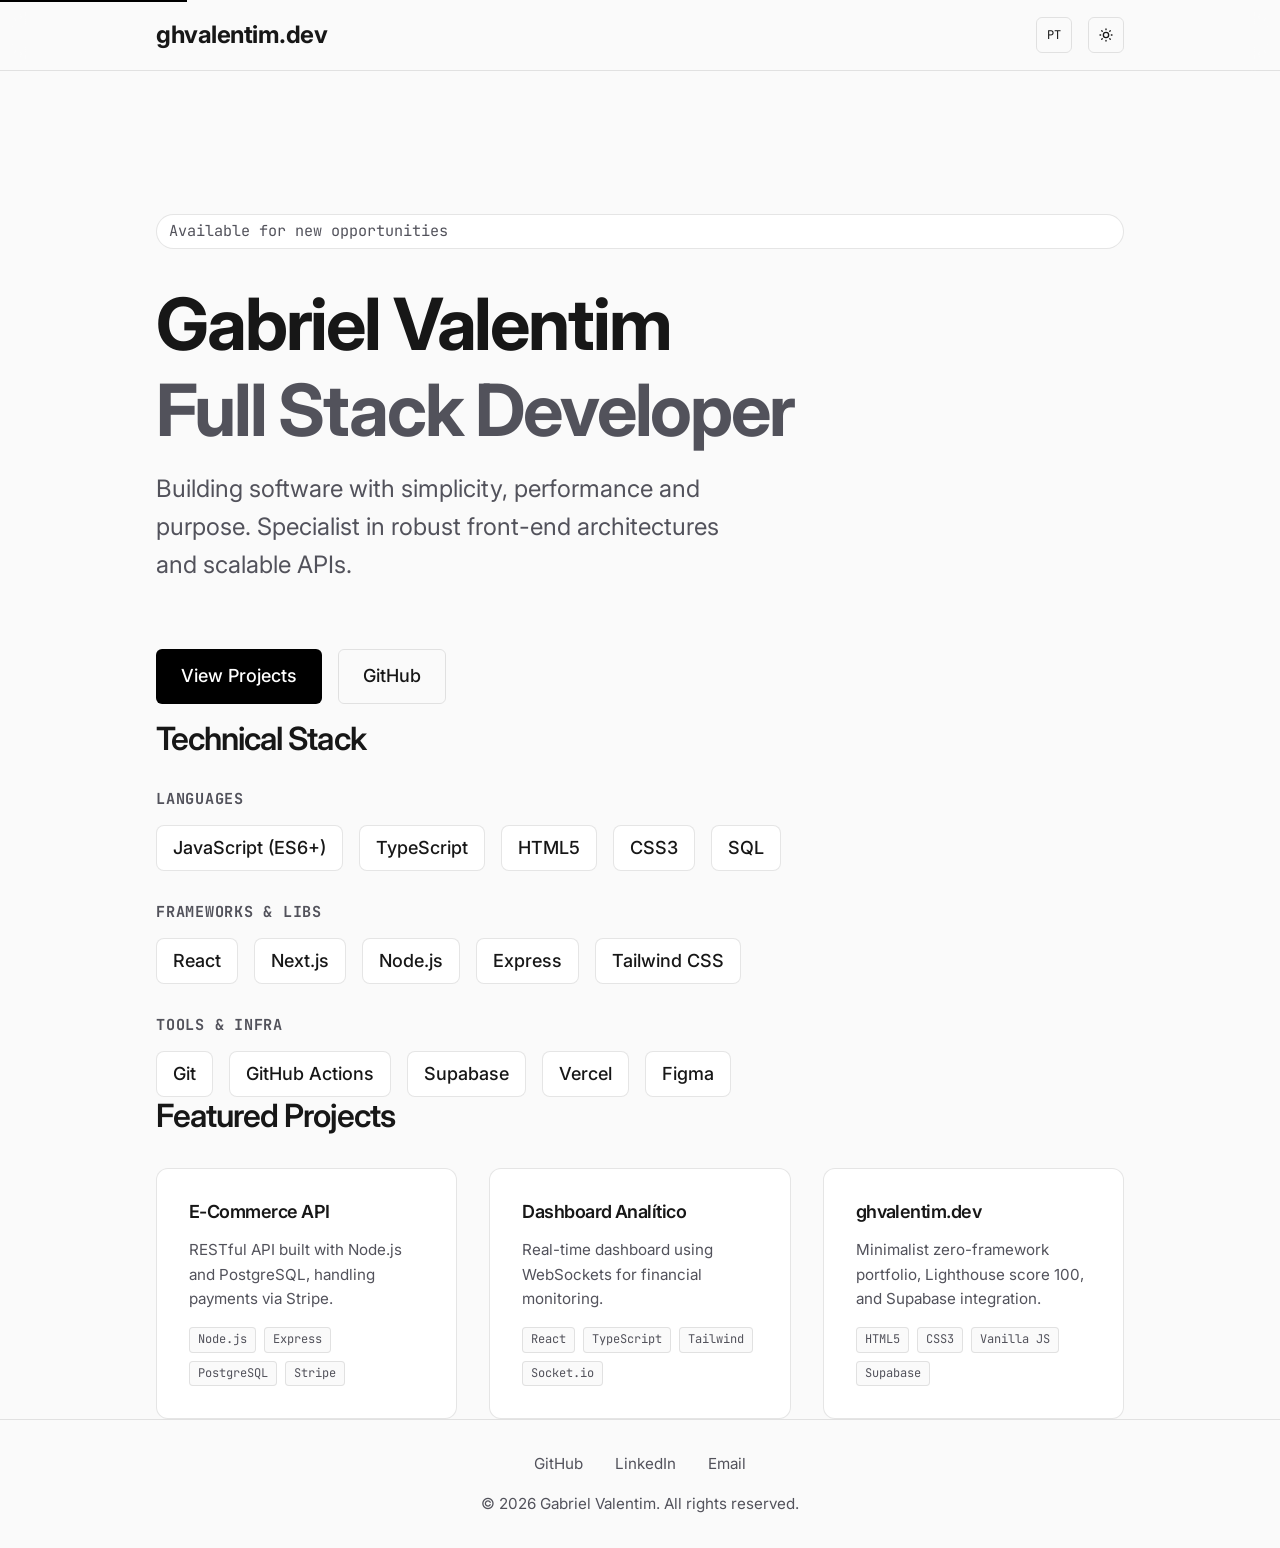
==== docs/index.html @ 1384f711 "10-07" ====
<!DOCTYPE html>
<html lang="pt-BR" data-theme="dark">
<head>
    <meta charset="UTF-8">
    <meta name="viewport" content="width=device-width, initial-scale=1.0">
    <meta http-equiv="X-UA-Compatible" content="ie=edge">
    
    <!-- ==========================================
         SEO & META TAGS (Staff Engineer Standard)
    =========================================== -->
    <title>Gabriel Valentim | Full Stack Developer</title>
    <meta name="description" content="Portfólio de Gabriel Valentim, Full Stack Developer focado em construir software com simplicidade, performance e propósito.">
    <meta name="keywords" content="Gabriel Valentim, Full Stack Developer, Software Engineer, Web Development, JavaScript, API, Supabase">
    <meta name="author" content="Gabriel Valentim">
    <link rel="canonical" href="https://ghvalentim.dev/">
    <meta name="theme-color" content="#0a0a0a">
    
    <!-- Open Graph / Redes Sociais -->
    <meta property="og:type" content="website">
    <meta property="og:url" content="https://ghvalentim.dev/">
    <meta property="og:title" content="Gabriel Valentim | Full Stack Developer">
    <meta property="og:description" content="Building software with simplicity, performance and purpose.">
    <meta property="og:image" content="https://ghvalentim.dev/og-image.jpg">

    <!-- Preload de Fontes (Performance) -->
    <link rel="preconnect" href="https://fonts.googleapis.com">
    <link rel="preconnect" href="https://fonts.gstatic.com" crossorigin>
    <link href="https://fonts.googleapis.com/css2?family=Inter:wght@400;500;600;700&family=JetBrains+Mono:wght@400;500&display=swap" rel="stylesheet">
    <link rel="stylesheet" href="./assets/css/style.css">
    <!-- Schema.org JSON-LD -->
    <script type="application/ld+json">
    {
      "@context": "https://schema.org",
      "@type": "Person",
      "name": "Gabriel Valentim",
      "url": "https://ghvalentim.dev",
      "jobTitle": "Full Stack Developer",
      "sameAs": [
        "https://github.com/ghvalentim",
        "https://linkedin.com/in/ghvalentim"
      ]
    }
    </script>
</head>
<body>

    <!-- Skip Link Acessível -->
    <a href="#main" class="skip-link" data-i18n="skipLink">Pular para o conteúdo principal</a>

    <!-- Header / Nav -->
    <header>
        <div class="container">
            <nav aria-label="Navegação Principal">
                <a href="#" class="logo">ghvalentim.dev</a>
                <div class="nav-controls">
                    <!-- Botão de Tradução -->
                    <button id="langToggle" class="icon-btn" aria-label="Alterar idioma">EN</button>
                    <!-- Botão de Tema -->
                    <button id="themeToggle" class="icon-btn" aria-label="Alternar tema">
                        <svg viewBox="0 0 24 24" id="themeIcon">
                            <!-- Ícone da Lua (Dark Mode Default) -->
                            <path d="M21 12.79A9 9 0 1 1 11.21 3 7 7 0 0 0 21 12.79z"></path>
                        </svg>
                    </button>
                </div>
            </nav>
        </div>
    </header>

    <!-- Main Content -->
    <main id="main">
        
        <!-- Hero Section -->
        <section id="hero" class="container">
            <span class="hero-badge" data-i18n="heroBadge">Disponível para novos desafios</span>
            <h1 data-i18n="heroTitle">Gabriel Valentim<br><span class="text-muted">Full Stack Developer</span></h1>
            <p data-i18n="heroDesc">Construindo software com simplicidade, performance e propósito. Especialista em arquiteturas front-end robustas e APIs eficientes.</p>
            <div class="hero-actions">
                <a href="#projects" class="btn btn-primary" data-i18n="btnProjects">Ver Projetos</a>
                <a href="https://github.com/ghvalentim" target="_blank" rel="noopener noreferrer" class="btn btn-secondary" data-i18n="btnGithub">GitHub</a>
            </div>
        </section>

        <!-- Skills Section -->
        <section id="skills" class="container">
            <h2 data-i18n="skillsTitle">Stack Técnica</h2>
            <div id="skills-container" class="skills-container">
                <!-- Injetado via JS/Supabase -->
                <p class="text-muted">Carregando habilidades...</p>
            </div>
        </section>

        <!-- Projects Section -->
        <section id="projects" class="container">
            <h2 data-i18n="projectsTitle">Projetos em Destaque</h2>
            <div id="projects-grid" class="grid-projects">
                <!-- Injetado via JS/Supabase -->
                <div class="card skeleton" style="height: 180px;"></div>
                <div class="card skeleton" style="height: 180px;"></div>
                <div class="card skeleton" style="height: 180px;"></div>
            </div>
        </section>

    </main>

    <!-- Footer -->
    <footer>
        <div class="container">
            <ul class="footer-links">
                <li><a href="https://github.com/ghvalentim" target="_blank" rel="noopener">GitHub</a></li>
                <li><a href="https://linkedin.com/in/ghvalentim" target="_blank" rel="noopener">LinkedIn</a></li>
                <li><a href="mailto:contato@ghvalentim.dev" target="_blank" rel="noopener">Email</a></li>
            </ul>
            <p>&copy; <span id="currentYear"></span> Gabriel Valentim. <span data-i18n="footerText">Todos os direitos reservados.</span></p>
        </div>
    </footer>

    <script type="module" src="./assets/js/app.js"></script>
</body>
</html>
---- docs/assets/css/style.css ----
/* 1. Variáveis e Design System (Linear/Vercel Vibe) */
        :root {
            /* Cores Dark (Default) */
            --bg-color: #0a0a0a;
            --surface-color: #111111;
            --surface-hover: #1a1a1a;
            --border-color: rgba(255, 255, 255, 0.1);
            --text-primary: #ededed;
            --text-secondary: #a1a1aa;
            --brand-color: #ffffff;
            --brand-color-invert: #000000;
            --focus-ring: rgba(255, 255, 255, 0.3);
            
            /* Tipografia */
            --font-sans: 'Inter', system-ui, -apple-system, sans-serif;
            --font-mono: 'JetBrains Mono', monospace;
            
            /* Fluid Typography (clamp) */
            --text-sm: clamp(0.875rem, 0.8vw + 0.5rem, 0.95rem);
            --text-base: clamp(1rem, 1vw + 0.75rem, 1.125rem);
            --text-lg: clamp(1.125rem, 1.5vw + 0.875rem, 1.5rem);
            --text-xl: clamp(1.5rem, 2vw + 1rem, 2rem);
            --text-xxl: clamp(2.5rem, 5vw + 1rem, 4.5rem);
            
            /* Espaçamentos e Layout */
            --container-width: 1000px;
            --space-xs: 0.5rem;
            --space-sm: 1rem;
            --space-md: 2rem;
            --space-lg: 4rem;
            --space-xl: 8rem;
            
            /* Transições */
            --transition-fast: 0.15s ease;
            --transition-normal: 0.3s cubic-bezier(0.4, 0, 0.2, 1);
        }

        [data-theme="light"] {
            --bg-color: #fafafa;
            --surface-color: #ffffff;
            --surface-hover: #f4f4f5;
            --border-color: rgba(0, 0, 0, 0.1);
            --text-primary: #171717;
            --text-secondary: #52525b;
            --brand-color: #000000;
            --brand-color-invert: #ffffff;
            --focus-ring: rgba(0, 0, 0, 0.3);
        }

        /* 2. Reset Profissional */
        *, *::before, *::after {
            box-sizing: border-box;
            margin: 0;
            padding: 0;
        }

        html {
            scroll-behavior: smooth;
        }

        body {
            font-family: var(--font-sans);
            background-color: var(--bg-color);
            color: var(--text-primary);
            line-height: 1.6;
            -webkit-font-smoothing: antialiased;
            -moz-osx-font-smoothing: grayscale;
            transition: background-color var(--transition-normal), color var(--transition-normal);
            overflow-x: hidden;
        }

        /* 3. Acessibilidade Base */
        .skip-link {
            position: absolute;
            top: -40px;
            left: 0;
            background: var(--brand-color);
            color: var(--brand-color-invert);
            padding: 8px 16px;
            z-index: 1000;
            font-weight: 500;
            text-decoration: none;
            transition: top var(--transition-fast);
        }
        .skip-link:focus {
            top: 0;
        }

        :focus-visible {
            outline: 2px solid var(--text-primary);
            outline-offset: 4px;
            border-radius: 4px;
        }

        /* 4. Layout e Container */
        .container {
            width: 100%;
            max-width: var(--container-width);
            margin: 0 auto;
            padding: 0 var(--space-sm);
        }

        section {
            padding: var(--space-xl) 0;
        }

        /* 5. Header & Navegação */
        header {
            position: fixed;
            top: 0;
            width: 100%;
            backdrop-filter: blur(12px);
            -webkit-backdrop-filter: blur(12px);
            background-color: color-mix(in srgb, var(--bg-color) 80%, transparent);
            border-bottom: 1px solid var(--border-color);
            z-index: 100;
        }

        nav {
            display: flex;
            justify-content: space-between;
            align-items: center;
            height: 70px;
        }

        .logo {
            font-weight: 700;
            font-size: var(--text-lg);
            text-decoration: none;
            color: var(--text-primary);
            letter-spacing: -0.02em;
        }

        .nav-controls {
            display: flex;
            gap: var(--space-sm);
            align-items: center;
        }

        .icon-btn {
            background: transparent;
            border: 1px solid var(--border-color);
            color: var(--text-primary);
            width: 36px;
            height: 36px;
            border-radius: 6px;
            cursor: pointer;
            display: flex;
            align-items: center;
            justify-content: center;
            transition: all var(--transition-fast);
            font-family: var(--font-mono);
            font-size: 12px;
            text-transform: uppercase;
        }

        .icon-btn:hover {
            background: var(--surface-hover);
            border-color: var(--text-secondary);
        }

        .icon-btn svg {
            width: 16px;
            height: 16px;
            fill: currentColor;
        }

        /* 6. Typography H1, H2, P */
        h1, h2, h3 {
            line-height: 1.2;
            letter-spacing: -0.03em;
        }

        h2 {
            font-size: var(--text-xl);
            margin-bottom: var(--space-md);
            font-weight: 600;
        }

        .text-muted {
            color: var(--text-secondary);
        }

        /* 7. Section: Hero */
        #hero {
            padding-top: calc(70px + var(--space-xl));
            min-height: 80vh;
            display: flex;
            flex-direction: column;
            justify-content: center;
            animation: fadeIn 1s ease-out;
        }

        .hero-badge {
            display: inline-block;
            font-family: var(--font-mono);
            font-size: var(--text-sm);
            color: var(--text-secondary);
            border: 1px solid var(--border-color);
            padding: 4px 12px;
            border-radius: 99px;
            margin-bottom: var(--space-md);
            background: var(--surface-color);
        }

        #hero h1 {
            font-size: var(--text-xxl);
            font-weight: 700;
            margin-bottom: var(--space-sm);
            max-width: 800px;
        }

        #hero p {
            font-size: var(--text-lg);
            color: var(--text-secondary);
            max-width: 600px;
            margin-bottom: var(--space-md);
        }

        .hero-actions {
            display: flex;
            gap: var(--space-sm);
            margin-top: var(--space-md);
        }

        .btn {
            display: inline-flex;
            align-items: center;
            justify-content: center;
            padding: 0.75rem 1.5rem;
            border-radius: 6px;
            font-weight: 500;
            font-size: var(--text-base);
            text-decoration: none;
            transition: all var(--transition-fast);
            cursor: pointer;
            border: 1px solid transparent;
        }

        .btn-primary {
            background-color: var(--brand-color);
            color: var(--brand-color-invert);
        }

        .btn-primary:hover {
            opacity: 0.9;
            transform: translateY(-1px);
        }

        .btn-secondary {
            background-color: transparent;
            color: var(--text-primary);
            border-color: var(--border-color);
        }

        .btn-secondary:hover {
            background-color: var(--surface-hover);
        }

        /* 8. Section: Grid de Projetos */
        .grid-projects {
            display: grid;
            grid-template-columns: repeat(auto-fit, minmax(300px, 1fr));
            gap: var(--space-md);
        }

        .card {
            background: var(--surface-color);
            border: 1px solid var(--border-color);
            border-radius: 12px;
            padding: var(--space-md);
            display: flex;
            flex-direction: column;
            gap: var(--space-sm);
            transition: transform var(--transition-normal), border-color var(--transition-normal);
            text-decoration: none;
            color: inherit;
        }

        .card:hover {
            transform: translateY(-4px);
            border-color: var(--text-secondary);
        }

        .card h3 {
            font-size: var(--text-base);
            font-weight: 600;
        }

        .card p {
            font-size: var(--text-sm);
            color: var(--text-secondary);
            flex-grow: 1; /* Empurra o rodapé para o fundo */
        }

        .tech-stack {
            display: flex;
            flex-wrap: wrap;
            gap: 8px;
            margin-top: auto;
        }

        .tech-tag {
            font-family: var(--font-mono);
            font-size: 0.75rem;
            padding: 2px 8px;
            background: var(--bg-color);
            border: 1px solid var(--border-color);
            border-radius: 4px;
            color: var(--text-secondary);
        }

        /* 9. Section: Skills */
        .skills-container {
            display: flex;
            flex-direction: column;
            gap: var(--space-md);
        }

        .skill-group h3 {
            font-family: var(--font-mono);
            font-size: var(--text-sm);
            color: var(--text-secondary);
            margin-bottom: var(--space-sm);
            text-transform: uppercase;
            letter-spacing: 0.05em;
        }

        .skill-list {
            display: flex;
            flex-wrap: wrap;
            gap: var(--space-sm);
        }

        .skill-badge {
            background: var(--surface-color);
            border: 1px solid var(--border-color);
            padding: 0.5rem 1rem;
            border-radius: 8px;
            font-size: var(--text-base);
            font-weight: 500;
        }

        /* 10. Footer */
        footer {
            border-top: 1px solid var(--border-color);
            padding: var(--space-md) 0;
            text-align: center;
            color: var(--text-secondary);
            font-size: var(--text-sm);
        }

        .footer-links {
            display: flex;
            justify-content: center;
            gap: var(--space-md);
            margin-bottom: var(--space-sm);
            list-style: none;
        }

        .footer-links a {
            color: var(--text-secondary);
            text-decoration: none;
            transition: color var(--transition-fast);
        }

        .footer-links a:hover {
            color: var(--text-primary);
        }

        /* Animações utilitárias */
        @keyframes fadeIn {
            from { opacity: 0; transform: translateY(10px); }
            to { opacity: 1; transform: translateY(0); }
        }

        /* Responsivo Extra */
        @media (max-width: 768px) {
            :root {
                --space-xl: 4rem; /* Reduz espaço vertical no mobile */
            }
            .hero-actions {
                flex-direction: column;
            }
            .btn {
                width: 100%;
            }
        }
        
        /* Preferência do usuário por menos animação */
        @media (prefers-reduced-motion: reduce) {
            * {
                animation-duration: 0.01ms !important;
                animation-iteration-count: 1 !important;
                transition-duration: 0.01ms !important;
                scroll-behavior: auto !important;
            }
        }

        /* Loading Skeleton states para Supabase Fetch */
        .skeleton {
            background: linear-gradient(90deg, var(--surface-color) 25%, var(--surface-hover) 50%, var(--surface-color) 75%);
            background-size: 200% 100%;
            animation: loading 1.5s infinite;
            border-color: transparent;
        }
        @keyframes loading {
            0% { background-position: 200% 0; }
            100% { background-position: -200% 0; }
        }
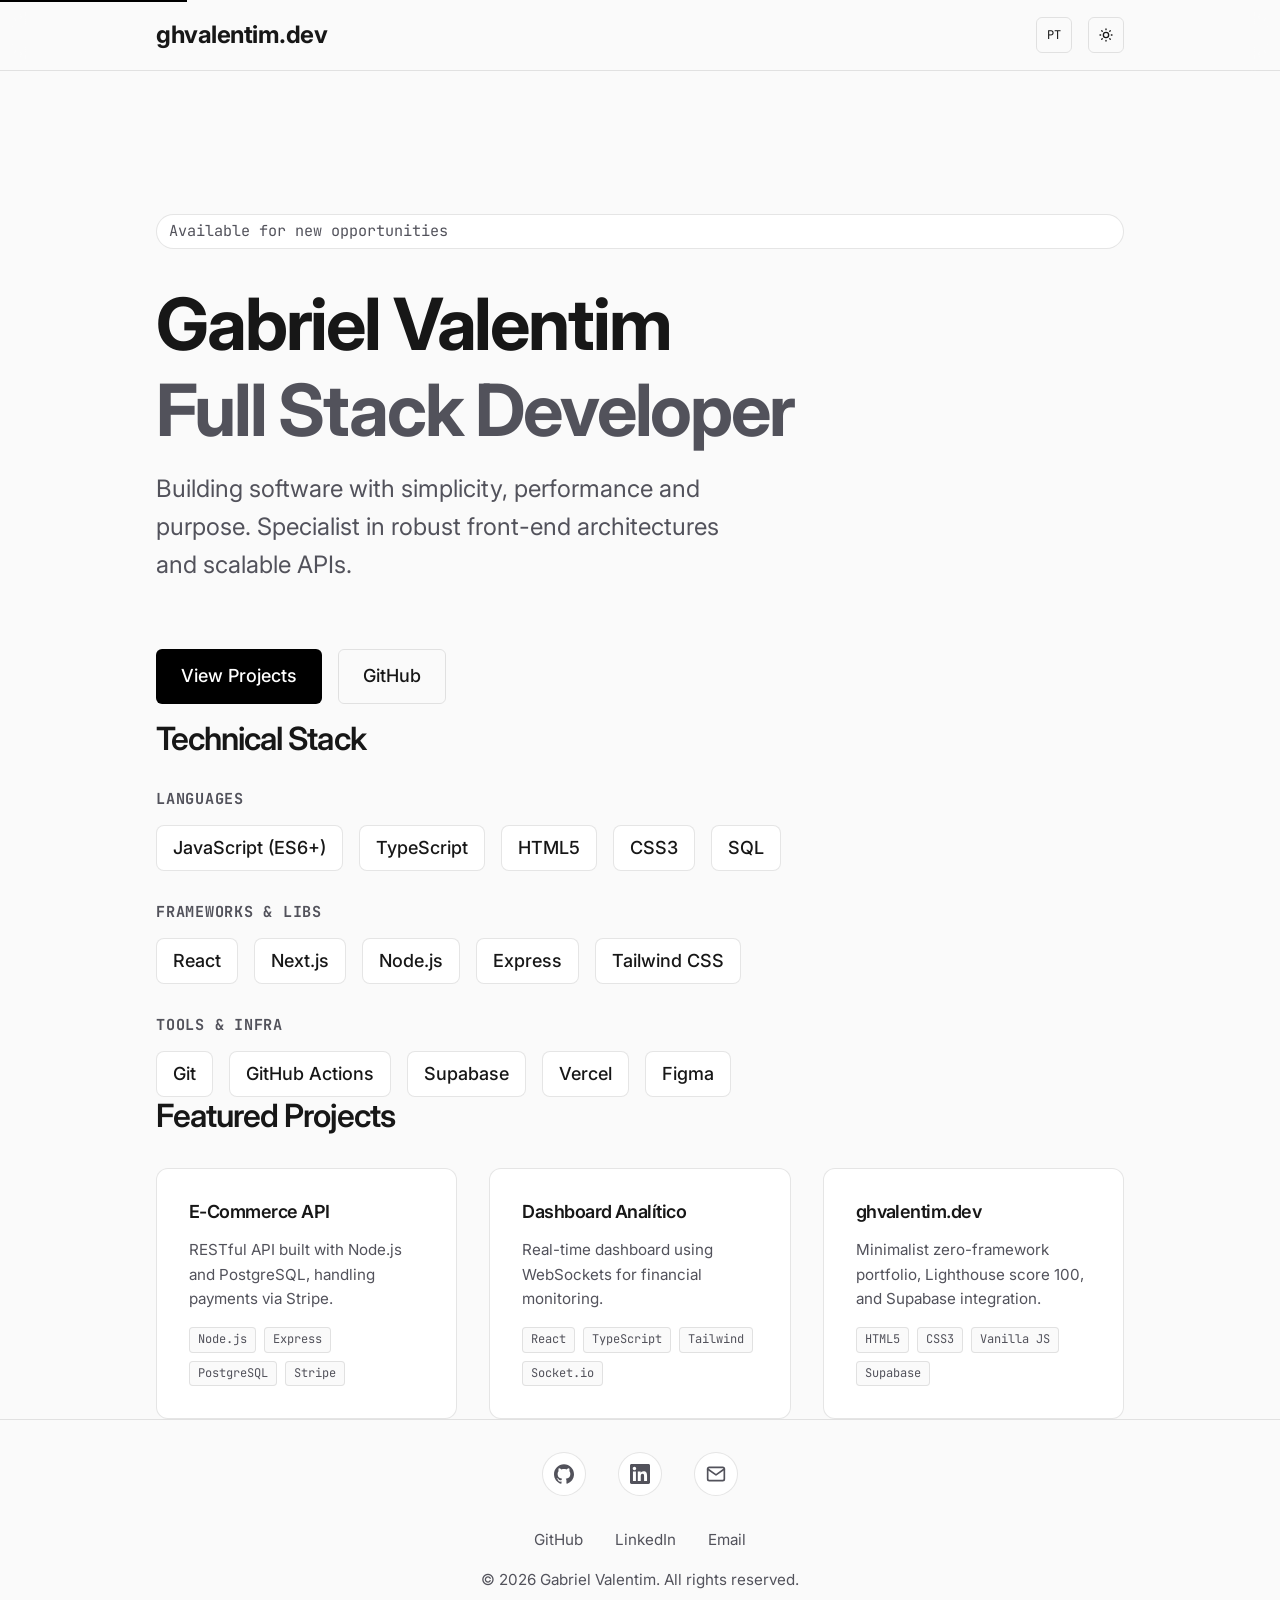
==== commit 7c5c32aa: "10-07" ====
--- a/docs/index.html
+++ b/docs/index.html
@@ -106,6 +106,19 @@
     <!-- Footer -->
     <footer>
         <div class="container">
+            <!-- Nova Social Bar com SVGs Nativos -->
+            <div class="social-bar">
+                <a href="https://github.com/ghvalentim" target="_blank" rel="noopener" aria-label="GitHub" class="social-icon">
+                    <svg viewBox="0 0 24 24"><path d="M12 .297c-6.63 0-12 5.373-12 12 0 5.303 3.438 9.8 8.205 11.385.6.113.82-.258.82-.577 0-.285-.01-1.04-.015-2.04-3.338.724-4.042-1.61-4.042-1.61C4.422 18.07 3.633 17.7 3.633 17.7c-1.087-.744.084-.729.084-.729 1.205.084 1.838 1.236 1.838 1.236 1.07 1.835 2.809 1.305 3.495.998.108-.776.417-1.305.76-1.605-2.665-.3-5.466-1.332-5.466-5.93 0-1.31.465-2.38 1.235-3.22-.135-.303-.54-1.523.105-3.176 0 0 1.005-.322 3.3 1.23.96-.267 1.98-.399 3-.405 1.02.006 2.04.138 3 .405 2.28-1.552 3.285-1.23 3.285-1.23.645 1.653.24 2.873.12 3.176.765.84 1.23 1.91 1.23 3.22 0 4.61-2.805 5.625-5.475 5.92.42.36.81 1.096.81 2.22 0 1.606-.015 2.896-.015 3.286 0 .315.21.69.825.57C20.565 22.092 24 17.592 24 12.297c0-6.627-5.373-12-12-12"/></svg>
+                </a>
+                <a href="https://linkedin.com/in/ghvalentim" target="_blank" rel="noopener" aria-label="LinkedIn" class="social-icon">
+                    <svg viewBox="0 0 24 24"><path d="M20.447 20.452h-3.554v-5.569c0-1.328-.027-3.037-1.852-3.037-1.853 0-2.136 1.445-2.136 2.939v5.667H9.351V9h3.414v1.561h.046c.477-.9 1.637-1.85 3.37-1.85 3.601 0 4.267 2.37 4.267 5.455v6.286zM5.337 7.433c-1.144 0-2.063-.926-2.063-2.065 0-1.138.92-2.063 2.063-2.063 1.14 0 2.064.925 2.064 2.063 0 1.139-.925 2.065-2.064 2.065zm1.782 13.019H3.555V9h3.564v11.452zM22.225 0H1.771C.792 0 0 .774 0 1.729v20.542C0 23.227.792 24 1.771 24h20.451C23.2 24 24 23.227 24 22.271V1.729C24 .774 23.2 0 22.222 0h.003z"/></svg>
+                </a>
+                <a href="mailto:contato@ghvalentim.dev" aria-label="Email" class="social-icon">
+                    <svg class="stroke-icon" viewBox="0 0 24 24" stroke-linecap="round" stroke-linejoin="round"><path d="M4 4h16c1.1 0 2 .9 2 2v12c0 1.1-.9 2-2 2H4c-1.1 0-2-.9-2-2V6c0-1.1.9-2 2-2z"></path><polyline points="22,6 12,13 2,6"></polyline></svg>
+                </a>
+            </div>
+            
             <ul class="footer-links">
                 <li><a href="https://github.com/ghvalentim" target="_blank" rel="noopener">GitHub</a></li>
                 <li><a href="https://linkedin.com/in/ghvalentim" target="_blank" rel="noopener">LinkedIn</a></li>
--- a/docs/assets/css/style.css
+++ b/docs/assets/css/style.css
@@ -1,4 +1,4 @@
-/* 1. Variáveis e Design System (Linear/Vercel Vibe) */
+ /* 1. Variáveis e Design System (Linear/Vercel Vibe) */
         :root {
             /* Cores Dark (Default) */
             --bg-color: #0a0a0a;
@@ -257,6 +257,57 @@
             background-color: var(--surface-hover);
         }
 
+        /* --- NOVOS ESTILOS PARA ÍCONES E SOCIAL BAR --- */
+        .icon-sm {
+            width: 18px;
+            height: 18px;
+            fill: none;
+            stroke: currentColor;
+            stroke-width: 2;
+            stroke-linecap: round;
+            stroke-linejoin: round;
+        }
+
+        .social-bar {
+            display: flex;
+            justify-content: center;
+            gap: var(--space-md);
+            margin-bottom: var(--space-md);
+        }
+
+        .social-icon {
+            color: var(--text-secondary);
+            transition: all var(--transition-fast);
+            display: flex;
+            align-items: center;
+            justify-content: center;
+            width: 44px;
+            height: 44px;
+            border-radius: 50%;
+            background: var(--surface-color);
+            border: 1px solid var(--border-color);
+        }
+
+        .social-icon:hover {
+            color: var(--text-primary);
+            border-color: var(--text-secondary);
+            transform: translateY(-4px); /* Animação suave para cima */
+        }
+
+        .social-icon svg {
+            width: 20px;
+            height: 20px;
+            fill: currentColor;
+            stroke: none;
+        }
+        
+        /* Ajuste específico para ícones que usam stroke nativamente (ex: email) */
+        .social-icon .stroke-icon {
+            fill: none;
+            stroke: currentColor;
+            stroke-width: 2;
+        }
+
         /* 8. Section: Grid de Projetos */
         .grid-projects {
             display: grid;
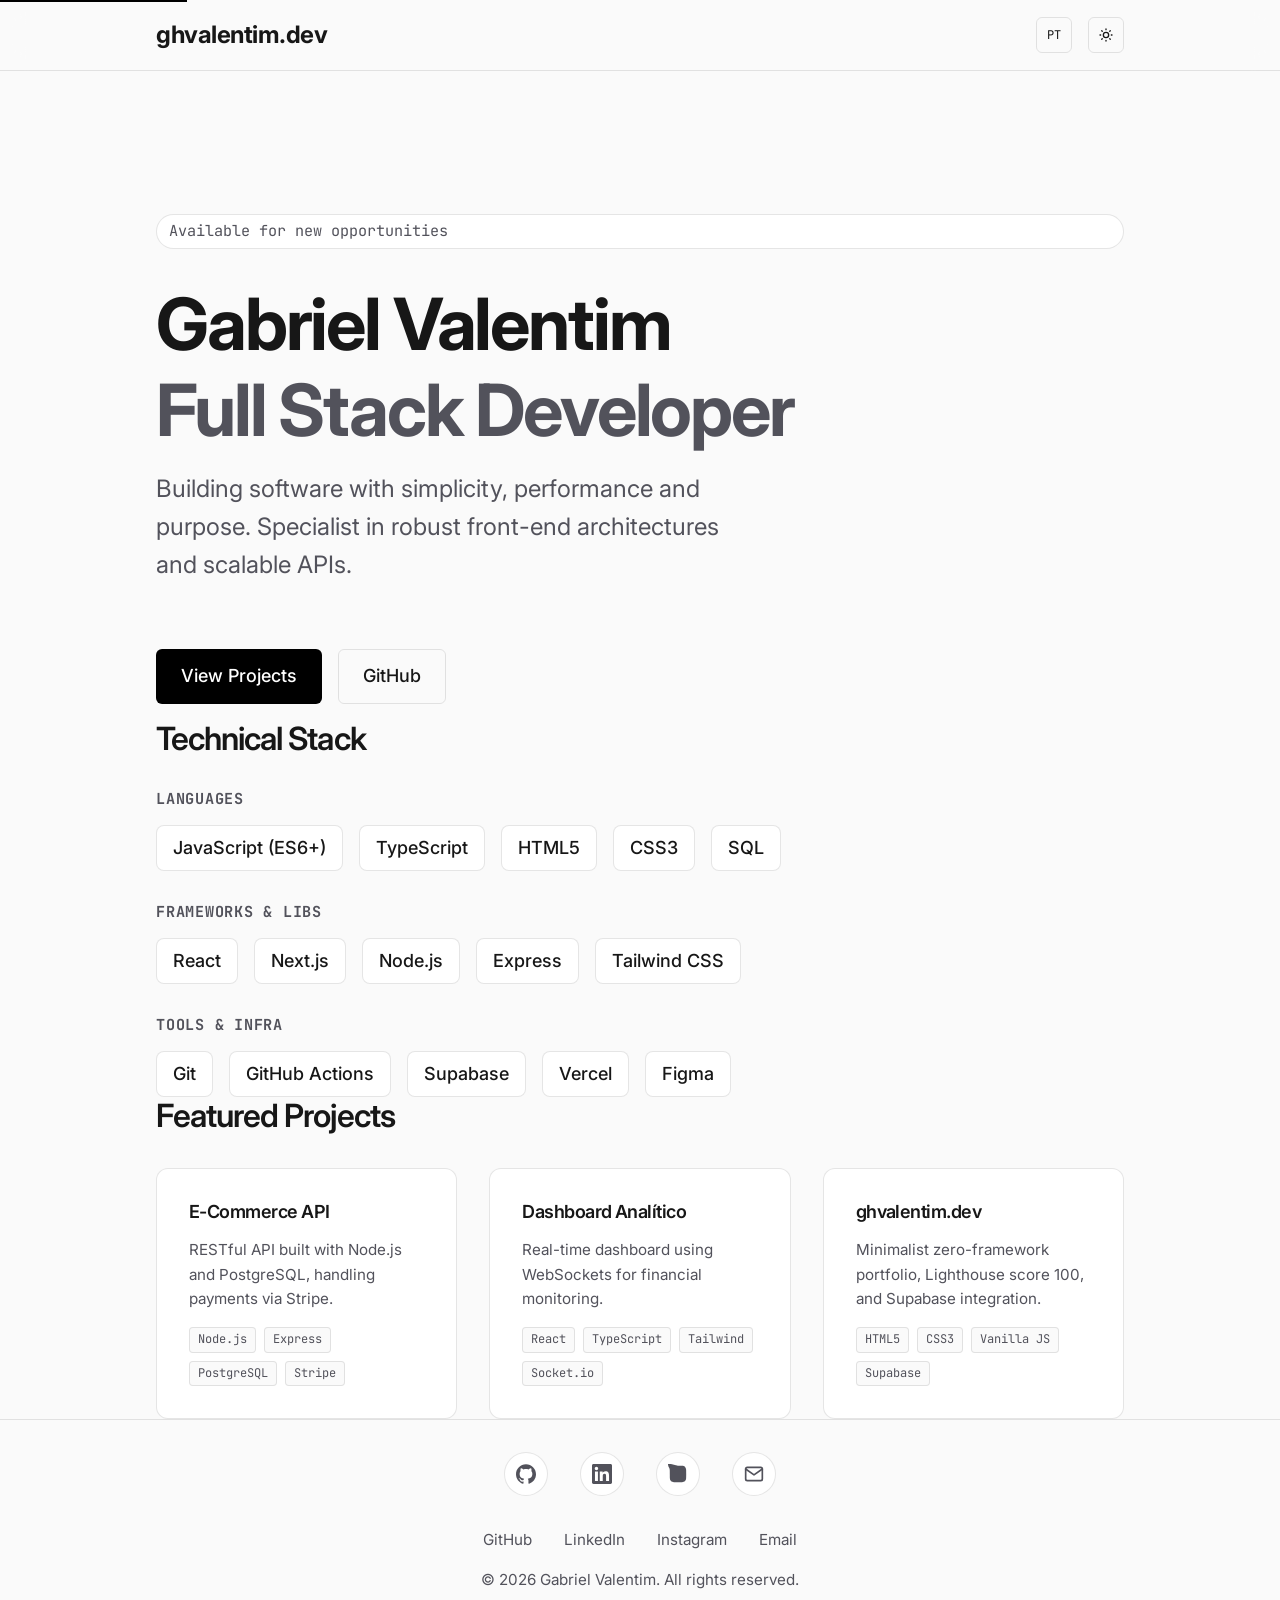
==== commit 68452400: "10-07" ====
--- a/docs/index.html
+++ b/docs/index.html
@@ -44,8 +44,7 @@
 </head>
 <body>
 
-    <!-- Skip Link Acessível -->
-    <a href="#main" class="skip-link" data-i18n="skipLink">Pular para o conteúdo principal</a>
+   <a href="#main" class="skip-link" data-i18n="skipLink">Pular para o conteúdo principal</a>
 
     <!-- Header / Nav -->
     <header>
@@ -75,11 +74,19 @@
             <span class="hero-badge" data-i18n="heroBadge">Disponível para novos desafios</span>
             <h1 data-i18n="heroTitle">Gabriel Valentim<br><span class="text-muted">Full Stack Developer</span></h1>
             <p data-i18n="heroDesc">Construindo software com simplicidade, performance e propósito. Especialista em arquiteturas front-end robustas e APIs eficientes.</p>
-            <div class="hero-actions">
-                <a href="#projects" class="btn btn-primary" data-i18n="btnProjects">Ver Projetos</a>
-                <a href="https://github.com/ghvalentim" target="_blank" rel="noopener noreferrer" class="btn btn-secondary" data-i18n="btnGithub">GitHub</a>
-            </div>
-        </section>
+        <div class="hero-actions">
+            <a href="#projects" class="btn btn-primary" data-i18n="btnProjects">
+                Ver Projetos
+                <!-- Ícone de Seta (Arrow Right) -->
+                <svg class="icon-sm" style="margin-left: 8px;" viewBox="0 0 24 24"><line x1="5" y1="12" x2="19" y2="12"></line><polyline points="12 5 19 12 12 19"></polyline></svg>
+            </a>
+            <a href="https://github.com/ghvalentim" target="_blank" rel="noopener noreferrer" class="btn btn-secondary" data-i18n="btnGithub">
+                <!-- Ícone do GitHub -->
+                <svg class="icon-sm" style="margin-right: 8px;" viewBox="0 0 24 24"><path d="M9 19c-5 1.5-5-2.5-7-3m14 6v-3.87a3.37 3.37 0 0 0-.94-2.61c3.14-.35 6.44-1.54 6.44-7A5.44 5.44 0 0 0 20 4.77 5.07 5.07 0 0 0 19.91 1S18.73.65 16 2.48a13.38 13.38 0 0 0-7 0C6.27.65 5.09 1 5.09 1A5.07 5.07 0 0 0 5 4.77a5.44 5.44 0 0 0-1.5 3.78c0 5.42 3.3 6.61 6.44 7A3.37 3.37 0 0 0 9 18.13V22"></path></svg>
+                GitHub
+            </a>
+        </div>
+    </section>
 
         <!-- Skills Section -->
         <section id="skills" class="container">
@@ -109,19 +116,23 @@
             <!-- Nova Social Bar com SVGs Nativos -->
             <div class="social-bar">
                 <a href="https://github.com/ghvalentim" target="_blank" rel="noopener" aria-label="GitHub" class="social-icon">
-                    <svg viewBox="0 0 24 24"><path d="M12 .297c-6.63 0-12 5.373-12 12 0 5.303 3.438 9.8 8.205 11.385.6.113.82-.258.82-.577 0-.285-.01-1.04-.015-2.04-3.338.724-4.042-1.61-4.042-1.61C4.422 18.07 3.633 17.7 3.633 17.7c-1.087-.744.084-.729.084-.729 1.205.084 1.838 1.236 1.838 1.236 1.07 1.835 2.809 1.305 3.495.998.108-.776.417-1.305.76-1.605-2.665-.3-5.466-1.332-5.466-5.93 0-1.31.465-2.38 1.235-3.22-.135-.303-.54-1.523.105-3.176 0 0 1.005-.322 3.3 1.23.96-.267 1.98-.399 3-.405 1.02.006 2.04.138 3 .405 2.28-1.552 3.285-1.23 3.285-1.23.645 1.653.24 2.873.12 3.176.765.84 1.23 1.91 1.23 3.22 0 4.61-2.805 5.625-5.475 5.92.42.36.81 1.096.81 2.22 0 1.606-.015 2.896-.015 3.286 0 .315.21.69.825.57C20.565 22.092 24 17.592 24 12.297c0-6.627-5.373-12-12-12"/></svg>
+                    <svg width="20" height="20" viewBox="0 0 24 24"><path d="M12 .297c-6.63 0-12 5.373-12 12 0 5.303 3.438 9.8 8.205 11.385.6.113.82-.258.82-.577 0-.285-.01-1.04-.015-2.04-3.338.724-4.042-1.61-4.042-1.61C4.422 18.07 3.633 17.7 3.633 17.7c-1.087-.744.084-.729.084-.729 1.205.084 1.838 1.236 1.838 1.236 1.07 1.835 2.809 1.305 3.495.998.108-.776.417-1.305.76-1.605-2.665-.3-5.466-1.332-5.466-5.93 0-1.31.465-2.38 1.235-3.22-.135-.303-.54-1.523.105-3.176 0 0 1.005-.322 3.3 1.23.96-.267 1.98-.399 3-.405 1.02.006 2.04.138 3 .405 2.28-1.552 3.285-1.23 3.285-1.23.645 1.653.24 2.873.12 3.176.765.84 1.23 1.91 1.23 3.22 0 4.61-2.805 5.625-5.475 5.92.42.36.81 1.096.81 2.22 0 1.606-.015 2.896-.015 3.286 0 .315.21.69.825.57C20.565 22.092 24 17.592 24 12.297c0-6.627-5.373-12-12-12"/></svg>
                 </a>
                 <a href="https://linkedin.com/in/ghvalentim" target="_blank" rel="noopener" aria-label="LinkedIn" class="social-icon">
-                    <svg viewBox="0 0 24 24"><path d="M20.447 20.452h-3.554v-5.569c0-1.328-.027-3.037-1.852-3.037-1.853 0-2.136 1.445-2.136 2.939v5.667H9.351V9h3.414v1.561h.046c.477-.9 1.637-1.85 3.37-1.85 3.601 0 4.267 2.37 4.267 5.455v6.286zM5.337 7.433c-1.144 0-2.063-.926-2.063-2.065 0-1.138.92-2.063 2.063-2.063 1.14 0 2.064.925 2.064 2.063 0 1.139-.925 2.065-2.064 2.065zm1.782 13.019H3.555V9h3.564v11.452zM22.225 0H1.771C.792 0 0 .774 0 1.729v20.542C0 23.227.792 24 1.771 24h20.451C23.2 24 24 23.227 24 22.271V1.729C24 .774 23.2 0 22.222 0h.003z"/></svg>
+                    <svg width="20" height="20" viewBox="0 0 24 24"><path d="M20.447 20.452h-3.554v-5.569c0-1.328-.027-3.037-1.852-3.037-1.853 0-2.136 1.445-2.136 2.939v5.667H9.351V9h3.414v1.561h.046c.477-.9 1.637-1.85 3.37-1.85 3.601 0 4.267 2.37 4.267 5.455v6.286zM5.337 7.433c-1.144 0-2.063-.926-2.063-2.065 0-1.138.92-2.063 2.063-2.063 1.14 0 2.064.925 2.064 2.063 0 1.139-.925 2.065-2.064 2.065zm1.782 13.019H3.555V9h3.564v11.452zM22.225 0H1.771C.792 0 0 .774 0 1.729v20.542C0 23.227.792 24 1.771 24h20.451C23.2 24 24 23.227 24 22.271V1.729C24 .774 23.2 0 22.222 0h.003z"/></svg>
+                </a>
+                <a href="https://instagram.com/ghvalentim" target="_blank" rel="noopener" aria-label="Instagram" class="social-icon">
+                    <svg width="20" height="20" viewBox="0 0 24 24"><path d="M12 2.163c3.204 0 3.584.012 4.85.07 1.366.062 2.633.34 3.608 1.314.975.975 1.252 2.242 1.314 3.608.058 1.266.069 1.645.069 4.85s-.012 3.584-.07 4.85c-.062 1.366-.34 2.633-1.314 3.608-.975.975-2.242 1.252-3.608 1.314-1.266.058-1.645.069-4.85.069s-3.584-.012-4.85-.07c-1.366-.062-2.633-.34-3.608-1.314-.975-.975-1.252-2.242-1.314-3.608C2.175 15.747 2.163 15.368 2.163 12s-.012-3.584-.07-4.85c-.062-1.366-.34-2.633-1.314-3.608C0 .975-.277-.292-.339-1c-.058-1 .069-1 .069zM12 .297C8 .297 7 .309 5 .367c-2 .062-3 .34-4 .314C0 .975-.277-.292-.339-1c-.058-1 .069-1 .069z"/></svg>
                 </a>
                 <a href="mailto:contato@ghvalentim.dev" aria-label="Email" class="social-icon">
-                    <svg class="stroke-icon" viewBox="0 0 24 24" stroke-linecap="round" stroke-linejoin="round"><path d="M4 4h16c1.1 0 2 .9 2 2v12c0 1.1-.9 2-2 2H4c-1.1 0-2-.9-2-2V6c0-1.1.9-2 2-2z"></path><polyline points="22,6 12,13 2,6"></polyline></svg>
+                    <svg class="stroke-icon" width="20" height="20" viewBox="0 0 24 24" stroke-linecap="round" stroke-linejoin="round"><path d="M4 4h16c1.1 0 2 .9 2 2v12c0 1.1-.9 2-2 2H4c-1.1 0-2-.9-2-2V6c0-1.1.9-2 2-2z"></path><polyline points="22,6 12,13 2,6"></polyline></svg>
                 </a>
             </div>
             
             <ul class="footer-links">
                 <li><a href="https://github.com/ghvalentim" target="_blank" rel="noopener">GitHub</a></li>
                 <li><a href="https://linkedin.com/in/ghvalentim" target="_blank" rel="noopener">LinkedIn</a></li>
+                <li><a href="https://instagram.com/ghvalentim" target="_blank" rel="noopener">Instagram</a></li>
                 <li><a href="mailto:contato@ghvalentim.dev" target="_blank" rel="noopener">Email</a></li>
             </ul>
             <p>&copy; <span id="currentYear"></span> Gabriel Valentim. <span data-i18n="footerText">Todos os direitos reservados.</span></p>
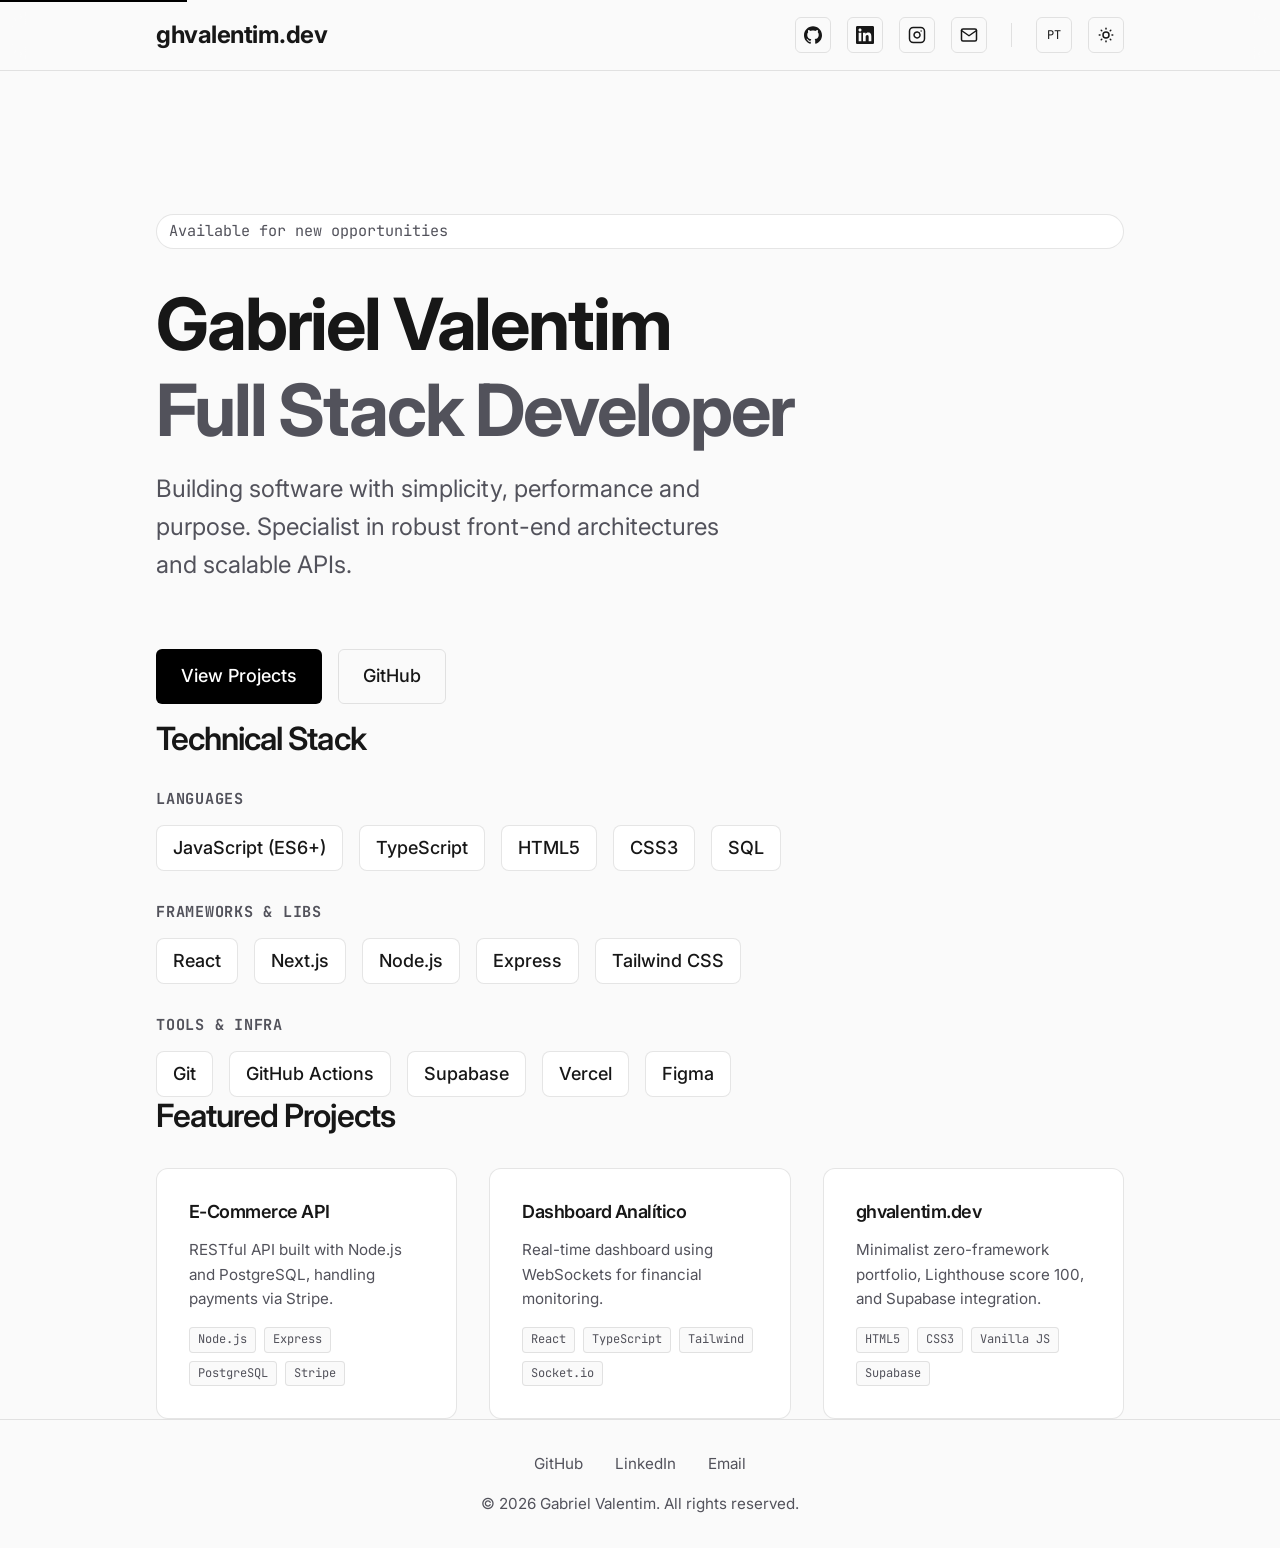
==== commit f17e99a9: "10-07" ====
--- a/docs/index.html
+++ b/docs/index.html
@@ -52,11 +52,27 @@
             <nav aria-label="Navegação Principal">
                 <a href="#" class="logo">ghvalentim.dev</a>
                 <div class="nav-controls">
+                    <!-- Redes Sociais no Header -->
+                    <a href="https://github.com/ghvalentim" target="_blank" rel="noopener noreferrer" class="icon-btn" aria-label="GitHub">
+                        <svg class="svg-fill" viewBox="0 0 24 24"><path d="M12 .297c-6.63 0-12 5.373-12 12 0 5.303 3.438 9.8 8.205 11.385.6.113.82-.258.82-.577 0-.285-.01-1.04-.015-2.04-3.338.724-4.042-1.61-4.042-1.61C4.422 18.07 3.633 17.7 3.633 17.7c-1.087-.744.084-.729.084-.729 1.205.084 1.838 1.236 1.838 1.236 1.07 1.835 2.809 1.305 3.495.998.108-.776.417-1.305.76-1.605-2.665-.3-5.466-1.332-5.466-5.93 0-1.31.465-2.38 1.235-3.22-.135-.303-.54-1.523.105-3.176 0 0 1.005-.322 3.3 1.23.96-.267 1.98-.399 3-.405 1.02.006 2.04.138 3 .405 2.28-1.552 3.285-1.23 3.285-1.23.645 1.653.24 2.873.12 3.176.765.84 1.23 1.91 1.23 3.22 0 4.61-2.805 5.625-5.475 5.92.42.36.81 1.096.81 2.22 0 1.606-.015 2.896-.015 3.286 0 .315.21.69.825.57C20.565 22.092 24 17.592 24 12.297c0-6.627-5.373-12-12-12"/></svg>
+                    </a>
+                    <a href="https://linkedin.com/in/ghvalentim" target="_blank" rel="noopener noreferrer" class="icon-btn" aria-label="LinkedIn">
+                        <svg class="svg-fill" viewBox="0 0 24 24"><path d="M20.447 20.452h-3.554v-5.569c0-1.328-.027-3.037-1.852-3.037-1.853 0-2.136 1.445-2.136 2.939v5.667H9.351V9h3.414v1.561h.046c.477-.9 1.637-1.85 3.37-1.85 3.601 0 4.267 2.37 4.267 5.455v6.286zM5.337 7.433c-1.144 0-2.063-.926-2.063-2.065 0-1.138.92-2.063 2.063-2.063 1.14 0 2.064.925 2.064 2.063 0 1.139-.925 2.065-2.064 2.065zm1.782 13.019H3.555V9h3.564v11.452zM22.225 0H1.771C.792 0 0 .774 0 1.729v20.542C0 23.227.792 24 1.771 24h20.451C23.2 24 24 23.227 24 22.271V1.729C24 .774 23.2 0 22.222 0h.003z"/></svg>
+                    </a>
+                    <a href="https://instagram.com/ghvalentim" target="_blank" rel="noopener noreferrer" class="icon-btn" aria-label="Instagram">
+                        <svg class="svg-stroke" viewBox="0 0 24 24"><rect x="2" y="2" width="20" height="20" rx="5" ry="5"></rect><path d="M16 11.37A4 4 0 1 1 12.63 8 4 4 0 0 1 16 11.37z"></path><line x1="17.5" y1="6.5" x2="17.51" y2="6.5"></line></svg>
+                    </a>
+                    <a href="mailto:contato@ghvalentim.dev" class="icon-btn" aria-label="Email">
+                        <svg class="svg-stroke" viewBox="0 0 24 24"><path d="M4 4h16c1.1 0 2 .9 2 2v12c0 1.1-.9 2-2 2H4c-1.1 0-2-.9-2-2V6c0-1.1.9-2 2-2z"></path><polyline points="22,6 12,13 2,6"></polyline></svg>
+                    </a>
+
+                    <div class="nav-divider"></div>
+
                     <!-- Botão de Tradução -->
                     <button id="langToggle" class="icon-btn" aria-label="Alterar idioma">EN</button>
                     <!-- Botão de Tema -->
                     <button id="themeToggle" class="icon-btn" aria-label="Alternar tema">
-                        <svg viewBox="0 0 24 24" id="themeIcon">
+                        <svg class="svg-stroke" viewBox="0 0 24 24" id="themeIcon">
                             <!-- Ícone da Lua (Dark Mode Default) -->
                             <path d="M21 12.79A9 9 0 1 1 11.21 3 7 7 0 0 0 21 12.79z"></path>
                         </svg>
@@ -78,11 +94,11 @@
             <a href="#projects" class="btn btn-primary" data-i18n="btnProjects">
                 Ver Projetos
                 <!-- Ícone de Seta (Arrow Right) -->
-                <svg class="icon-sm" style="margin-left: 8px;" viewBox="0 0 24 24"><line x1="5" y1="12" x2="19" y2="12"></line><polyline points="12 5 19 12 12 19"></polyline></svg>
+                <svg class="icon-sm" width="18" height="18" style="margin-left: 8px;" viewBox="0 0 24 24"><line x1="5" y1="12" x2="19" y2="12"></line><polyline points="12 5 19 12 12 19"></polyline></svg>
             </a>
             <a href="https://github.com/ghvalentim" target="_blank" rel="noopener noreferrer" class="btn btn-secondary" data-i18n="btnGithub">
                 <!-- Ícone do GitHub -->
-                <svg class="icon-sm" style="margin-right: 8px;" viewBox="0 0 24 24"><path d="M9 19c-5 1.5-5-2.5-7-3m14 6v-3.87a3.37 3.37 0 0 0-.94-2.61c3.14-.35 6.44-1.54 6.44-7A5.44 5.44 0 0 0 20 4.77 5.07 5.07 0 0 0 19.91 1S18.73.65 16 2.48a13.38 13.38 0 0 0-7 0C6.27.65 5.09 1 5.09 1A5.07 5.07 0 0 0 5 4.77a5.44 5.44 0 0 0-1.5 3.78c0 5.42 3.3 6.61 6.44 7A3.37 3.37 0 0 0 9 18.13V22"></path></svg>
+                <svg class="icon-sm" width="18" height="18" style="margin-right: 8px;" viewBox="0 0 24 24"><path d="M9 19c-5 1.5-5-2.5-7-3m14 6v-3.87a3.37 3.37 0 0 0-.94-2.61c3.14-.35 6.44-1.54 6.44-7A5.44 5.44 0 0 0 20 4.77 5.07 5.07 0 0 0 19.91 1S18.73.65 16 2.48a13.38 13.38 0 0 0-7 0C6.27.65 5.09 1 5.09 1A5.07 5.07 0 0 0 5 4.77a5.44 5.44 0 0 0-1.5 3.78c0 5.42 3.3 6.61 6.44 7A3.37 3.37 0 0 0 9 18.13V22"></path></svg>
                 GitHub
             </a>
         </div>
@@ -113,26 +129,9 @@
     <!-- Footer -->
     <footer>
         <div class="container">
-            <!-- Nova Social Bar com SVGs Nativos -->
-            <div class="social-bar">
-                <a href="https://github.com/ghvalentim" target="_blank" rel="noopener" aria-label="GitHub" class="social-icon">
-                    <svg width="20" height="20" viewBox="0 0 24 24"><path d="M12 .297c-6.63 0-12 5.373-12 12 0 5.303 3.438 9.8 8.205 11.385.6.113.82-.258.82-.577 0-.285-.01-1.04-.015-2.04-3.338.724-4.042-1.61-4.042-1.61C4.422 18.07 3.633 17.7 3.633 17.7c-1.087-.744.084-.729.084-.729 1.205.084 1.838 1.236 1.838 1.236 1.07 1.835 2.809 1.305 3.495.998.108-.776.417-1.305.76-1.605-2.665-.3-5.466-1.332-5.466-5.93 0-1.31.465-2.38 1.235-3.22-.135-.303-.54-1.523.105-3.176 0 0 1.005-.322 3.3 1.23.96-.267 1.98-.399 3-.405 1.02.006 2.04.138 3 .405 2.28-1.552 3.285-1.23 3.285-1.23.645 1.653.24 2.873.12 3.176.765.84 1.23 1.91 1.23 3.22 0 4.61-2.805 5.625-5.475 5.92.42.36.81 1.096.81 2.22 0 1.606-.015 2.896-.015 3.286 0 .315.21.69.825.57C20.565 22.092 24 17.592 24 12.297c0-6.627-5.373-12-12-12"/></svg>
-                </a>
-                <a href="https://linkedin.com/in/ghvalentim" target="_blank" rel="noopener" aria-label="LinkedIn" class="social-icon">
-                    <svg width="20" height="20" viewBox="0 0 24 24"><path d="M20.447 20.452h-3.554v-5.569c0-1.328-.027-3.037-1.852-3.037-1.853 0-2.136 1.445-2.136 2.939v5.667H9.351V9h3.414v1.561h.046c.477-.9 1.637-1.85 3.37-1.85 3.601 0 4.267 2.37 4.267 5.455v6.286zM5.337 7.433c-1.144 0-2.063-.926-2.063-2.065 0-1.138.92-2.063 2.063-2.063 1.14 0 2.064.925 2.064 2.063 0 1.139-.925 2.065-2.064 2.065zm1.782 13.019H3.555V9h3.564v11.452zM22.225 0H1.771C.792 0 0 .774 0 1.729v20.542C0 23.227.792 24 1.771 24h20.451C23.2 24 24 23.227 24 22.271V1.729C24 .774 23.2 0 22.222 0h.003z"/></svg>
-                </a>
-                <a href="https://instagram.com/ghvalentim" target="_blank" rel="noopener" aria-label="Instagram" class="social-icon">
-                    <svg width="20" height="20" viewBox="0 0 24 24"><path d="M12 2.163c3.204 0 3.584.012 4.85.07 1.366.062 2.633.34 3.608 1.314.975.975 1.252 2.242 1.314 3.608.058 1.266.069 1.645.069 4.85s-.012 3.584-.07 4.85c-.062 1.366-.34 2.633-1.314 3.608-.975.975-2.242 1.252-3.608 1.314-1.266.058-1.645.069-4.85.069s-3.584-.012-4.85-.07c-1.366-.062-2.633-.34-3.608-1.314-.975-.975-1.252-2.242-1.314-3.608C2.175 15.747 2.163 15.368 2.163 12s-.012-3.584-.07-4.85c-.062-1.366-.34-2.633-1.314-3.608C0 .975-.277-.292-.339-1c-.058-1 .069-1 .069zM12 .297C8 .297 7 .309 5 .367c-2 .062-3 .34-4 .314C0 .975-.277-.292-.339-1c-.058-1 .069-1 .069z"/></svg>
-                </a>
-                <a href="mailto:contato@ghvalentim.dev" aria-label="Email" class="social-icon">
-                    <svg class="stroke-icon" width="20" height="20" viewBox="0 0 24 24" stroke-linecap="round" stroke-linejoin="round"><path d="M4 4h16c1.1 0 2 .9 2 2v12c0 1.1-.9 2-2 2H4c-1.1 0-2-.9-2-2V6c0-1.1.9-2 2-2z"></path><polyline points="22,6 12,13 2,6"></polyline></svg>
-                </a>
-            </div>
-            
             <ul class="footer-links">
                 <li><a href="https://github.com/ghvalentim" target="_blank" rel="noopener">GitHub</a></li>
                 <li><a href="https://linkedin.com/in/ghvalentim" target="_blank" rel="noopener">LinkedIn</a></li>
-                <li><a href="https://instagram.com/ghvalentim" target="_blank" rel="noopener">Instagram</a></li>
                 <li><a href="mailto:contato@ghvalentim.dev" target="_blank" rel="noopener">Email</a></li>
             </ul>
             <p>&copy; <span id="currentYear"></span> Gabriel Valentim. <span data-i18n="footerText">Todos os direitos reservados.</span></p>
--- a/docs/assets/css/style.css
+++ b/docs/assets/css/style.css
@@ -1,4 +1,4 @@
- /* 1. Variáveis e Design System (Linear/Vercel Vibe) */
+/* 1. Variáveis e Design System (Linear/Vercel Vibe) */
         :root {
             /* Cores Dark (Default) */
             --bg-color: #0a0a0a;
@@ -160,9 +160,30 @@
         }
 
         .icon-btn svg {
-            width: 16px;
-            height: 16px;
+            width: 18px;
+            height: 18px;
+        }
+
+        /* --- CLASSES UTILITÁRIAS PARA SVGs --- */
+        .svg-fill {
             fill: currentColor;
+            stroke: none;
+        }
+
+        .svg-stroke {
+            fill: none;
+            stroke: currentColor;
+            stroke-width: 2;
+            stroke-linecap: round;
+            stroke-linejoin: round;
+        }
+
+        /* Divisor visual elegante no header */
+        .nav-divider {
+            width: 1px;
+            height: 24px;
+            background-color: var(--border-color);
+            margin: 0 var(--space-xs);
         }
 
         /* 6. Typography H1, H2, P */
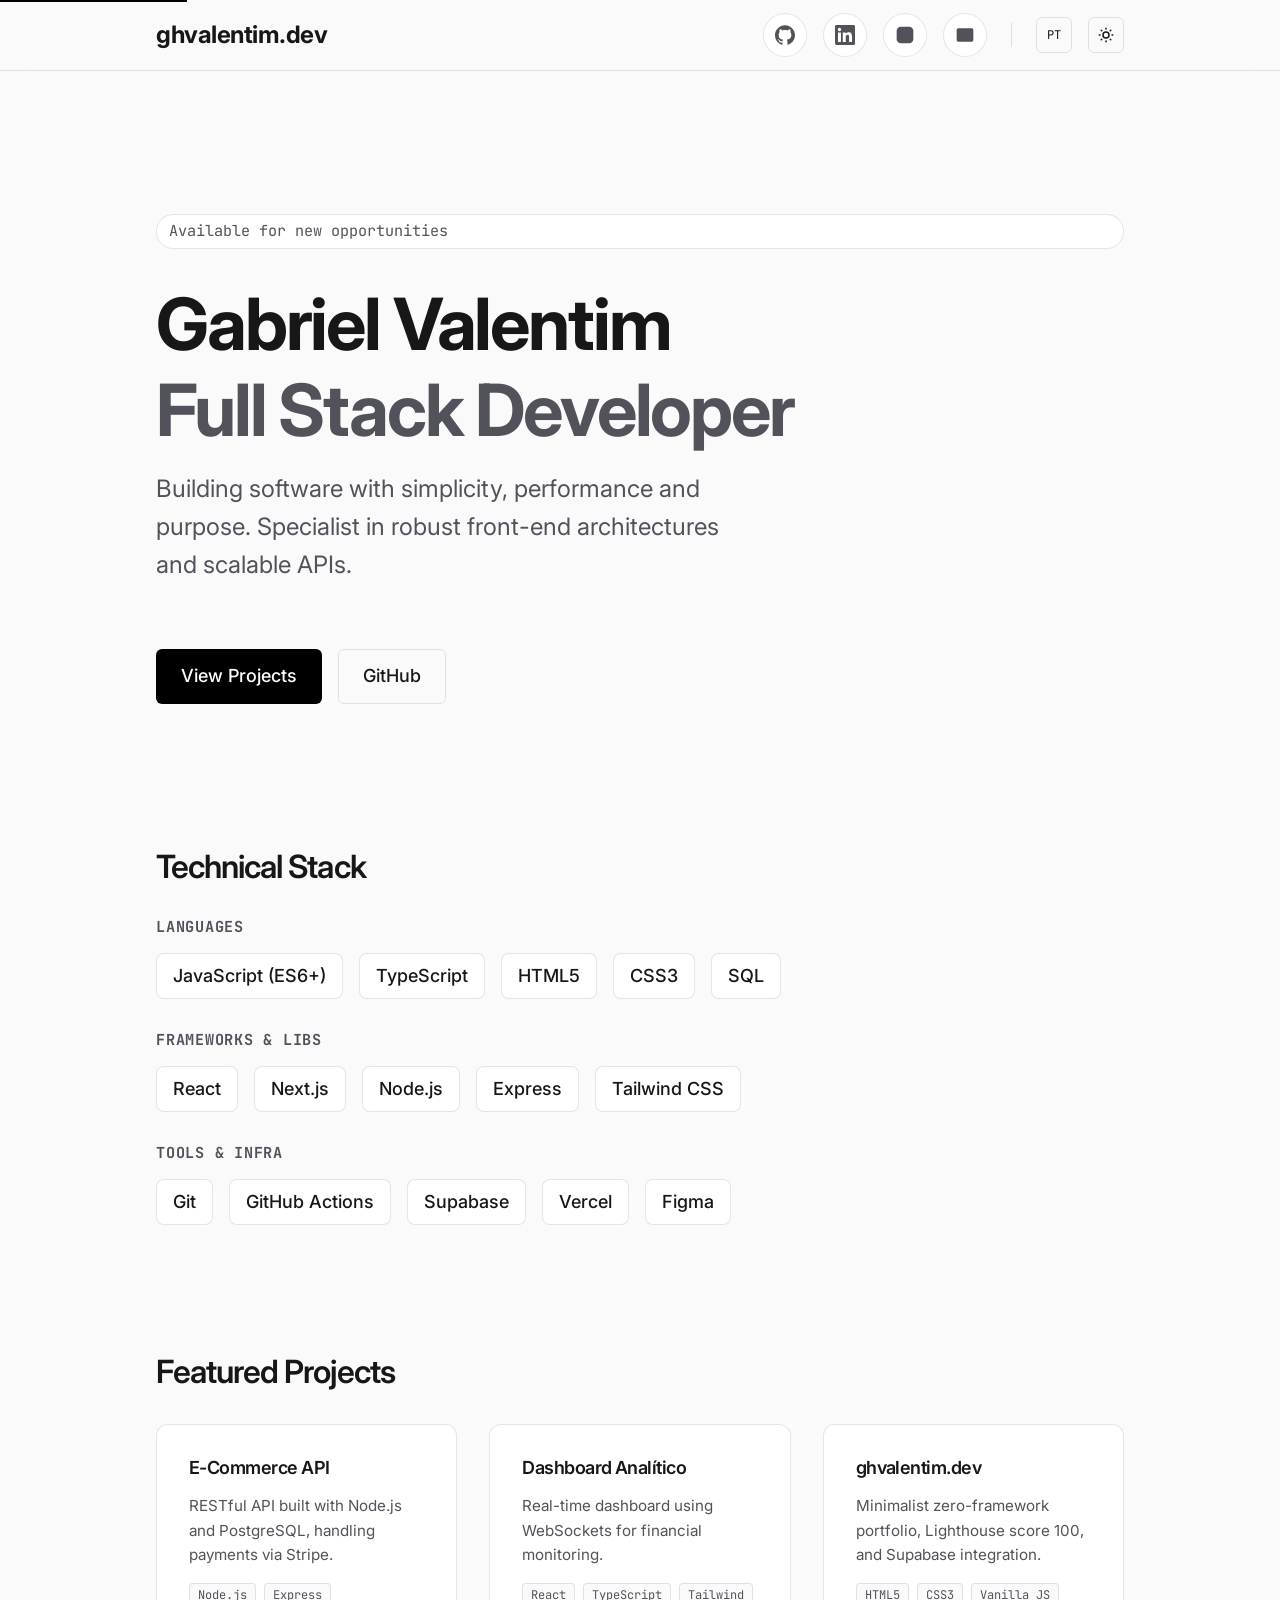
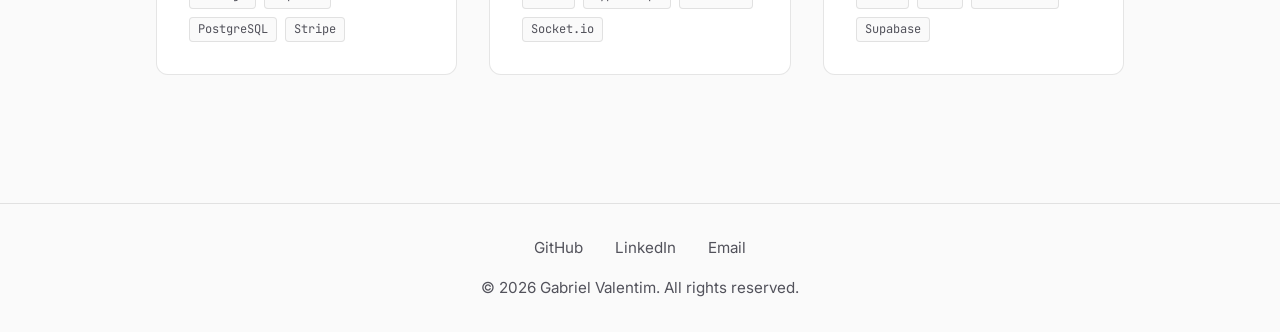
==== commit 000a3273: "10-07" ====
--- a/docs/index.html
+++ b/docs/index.html
@@ -53,16 +53,16 @@
                 <a href="#" class="logo">ghvalentim.dev</a>
                 <div class="nav-controls">
                     <!-- Redes Sociais no Header -->
-                    <a href="https://github.com/ghvalentim" target="_blank" rel="noopener noreferrer" class="icon-btn" aria-label="GitHub">
+                    <a href="https://github.com/ghvalentim" target="_blank" rel="noopener noreferrer" class="social-icon" aria-label="GitHub">
                         <svg class="svg-fill" viewBox="0 0 24 24"><path d="M12 .297c-6.63 0-12 5.373-12 12 0 5.303 3.438 9.8 8.205 11.385.6.113.82-.258.82-.577 0-.285-.01-1.04-.015-2.04-3.338.724-4.042-1.61-4.042-1.61C4.422 18.07 3.633 17.7 3.633 17.7c-1.087-.744.084-.729.084-.729 1.205.084 1.838 1.236 1.838 1.236 1.07 1.835 2.809 1.305 3.495.998.108-.776.417-1.305.76-1.605-2.665-.3-5.466-1.332-5.466-5.93 0-1.31.465-2.38 1.235-3.22-.135-.303-.54-1.523.105-3.176 0 0 1.005-.322 3.3 1.23.96-.267 1.98-.399 3-.405 1.02.006 2.04.138 3 .405 2.28-1.552 3.285-1.23 3.285-1.23.645 1.653.24 2.873.12 3.176.765.84 1.23 1.91 1.23 3.22 0 4.61-2.805 5.625-5.475 5.92.42.36.81 1.096.81 2.22 0 1.606-.015 2.896-.015 3.286 0 .315.21.69.825.57C20.565 22.092 24 17.592 24 12.297c0-6.627-5.373-12-12-12"/></svg>
                     </a>
-                    <a href="https://linkedin.com/in/ghvalentim" target="_blank" rel="noopener noreferrer" class="icon-btn" aria-label="LinkedIn">
+                    <a href="https://linkedin.com/in/ghvalentim" target="_blank" rel="noopener noreferrer" class="social-icon" aria-label="LinkedIn">
                         <svg class="svg-fill" viewBox="0 0 24 24"><path d="M20.447 20.452h-3.554v-5.569c0-1.328-.027-3.037-1.852-3.037-1.853 0-2.136 1.445-2.136 2.939v5.667H9.351V9h3.414v1.561h.046c.477-.9 1.637-1.85 3.37-1.85 3.601 0 4.267 2.37 4.267 5.455v6.286zM5.337 7.433c-1.144 0-2.063-.926-2.063-2.065 0-1.138.92-2.063 2.063-2.063 1.14 0 2.064.925 2.064 2.063 0 1.139-.925 2.065-2.064 2.065zm1.782 13.019H3.555V9h3.564v11.452zM22.225 0H1.771C.792 0 0 .774 0 1.729v20.542C0 23.227.792 24 1.771 24h20.451C23.2 24 24 23.227 24 22.271V1.729C24 .774 23.2 0 22.222 0h.003z"/></svg>
                     </a>
-                    <a href="https://instagram.com/ghvalentim" target="_blank" rel="noopener noreferrer" class="icon-btn" aria-label="Instagram">
+                    <a href="https://instagram.com/ghvalentim" target="_blank" rel="noopener noreferrer" class="social-icon stroke-icon" aria-label="Instagram">
                         <svg class="svg-stroke" viewBox="0 0 24 24"><rect x="2" y="2" width="20" height="20" rx="5" ry="5"></rect><path d="M16 11.37A4 4 0 1 1 12.63 8 4 4 0 0 1 16 11.37z"></path><line x1="17.5" y1="6.5" x2="17.51" y2="6.5"></line></svg>
                     </a>
-                    <a href="mailto:contato@ghvalentim.dev" class="icon-btn" aria-label="Email">
+                    <a href="mailto:contato@ghvalentim.dev" class="social-icon stroke-icon" aria-label="Email">
                         <svg class="svg-stroke" viewBox="0 0 24 24"><path d="M4 4h16c1.1 0 2 .9 2 2v12c0 1.1-.9 2-2 2H4c-1.1 0-2-.9-2-2V6c0-1.1.9-2 2-2z"></path><polyline points="22,6 12,13 2,6"></polyline></svg>
                     </a>
 
--- a/docs/assets/css/style.css
+++ b/docs/assets/css/style.css
@@ -209,6 +209,7 @@
             display: flex;
             flex-direction: column;
             justify-content: center;
+            margin-bottom: var(--space-xl);
             animation: fadeIn 1s ease-out;
         }
 
@@ -330,6 +331,10 @@
         }
 
         /* 8. Section: Grid de Projetos */
+
+        #projects {
+            margin-bottom: var(--space-xl);
+        }
         .grid-projects {
             display: grid;
             grid-template-columns: repeat(auto-fit, minmax(300px, 1fr));
@@ -383,6 +388,10 @@
         }
 
         /* 9. Section: Skills */
+
+        #skills {
+            margin-bottom: var(--space-xl);
+        }
         .skills-container {
             display: flex;
             flex-direction: column;
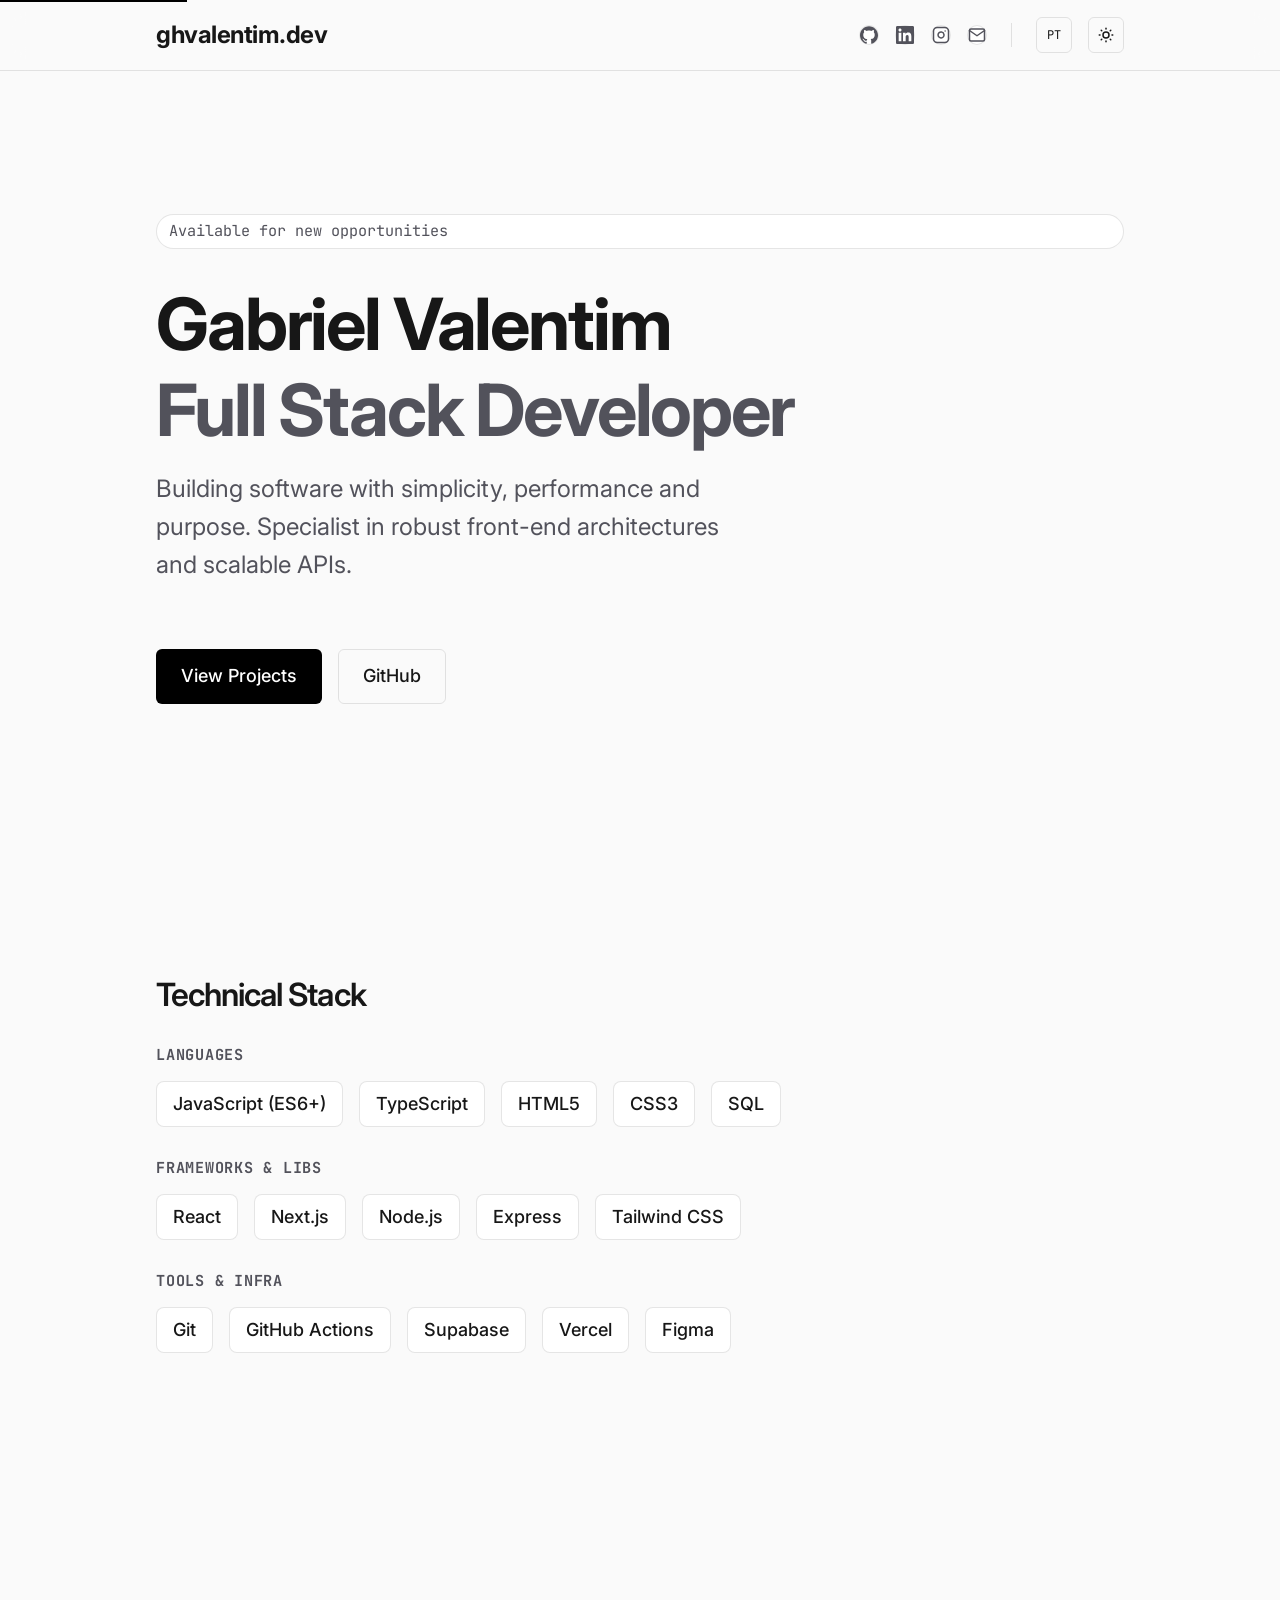
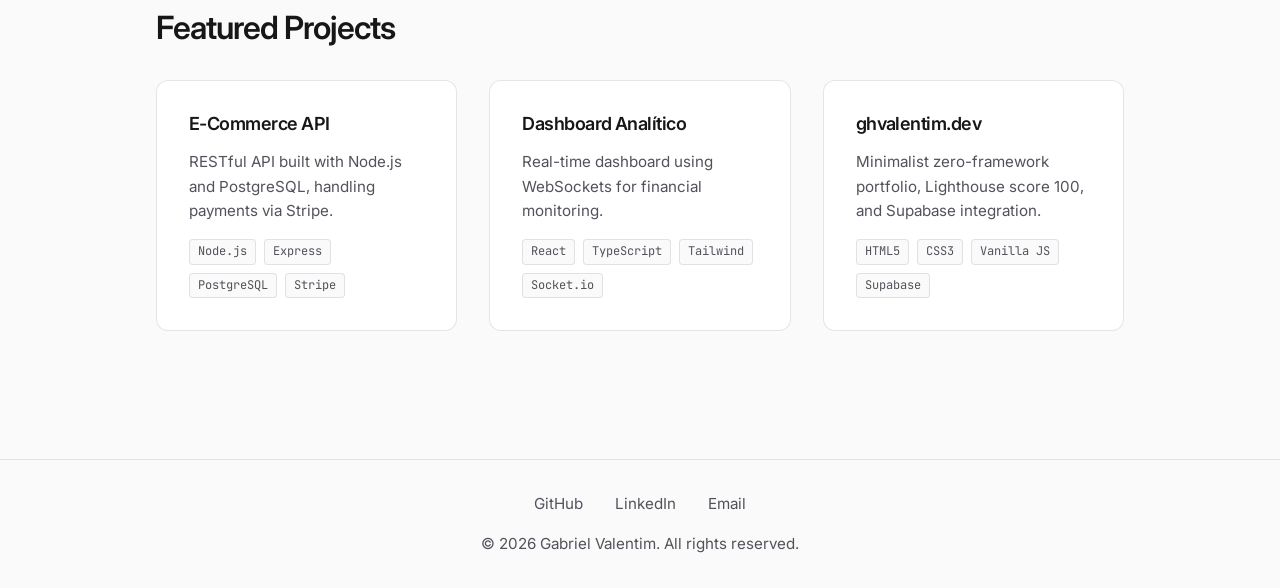
==== commit abe68d56: "10-07" ====
--- a/docs/index.html
+++ b/docs/index.html
@@ -53,16 +53,16 @@
                 <a href="#" class="logo">ghvalentim.dev</a>
                 <div class="nav-controls">
                     <!-- Redes Sociais no Header -->
-                    <a href="https://github.com/ghvalentim" target="_blank" rel="noopener noreferrer" class="social-icon" aria-label="GitHub">
+                    <a href="https://github.com/ghvalentim" target="_blank" rel="noopener noreferrer" class="social-icon social-icon-svg" aria-label="GitHub">
                         <svg class="svg-fill" viewBox="0 0 24 24"><path d="M12 .297c-6.63 0-12 5.373-12 12 0 5.303 3.438 9.8 8.205 11.385.6.113.82-.258.82-.577 0-.285-.01-1.04-.015-2.04-3.338.724-4.042-1.61-4.042-1.61C4.422 18.07 3.633 17.7 3.633 17.7c-1.087-.744.084-.729.084-.729 1.205.084 1.838 1.236 1.838 1.236 1.07 1.835 2.809 1.305 3.495.998.108-.776.417-1.305.76-1.605-2.665-.3-5.466-1.332-5.466-5.93 0-1.31.465-2.38 1.235-3.22-.135-.303-.54-1.523.105-3.176 0 0 1.005-.322 3.3 1.23.96-.267 1.98-.399 3-.405 1.02.006 2.04.138 3 .405 2.28-1.552 3.285-1.23 3.285-1.23.645 1.653.24 2.873.12 3.176.765.84 1.23 1.91 1.23 3.22 0 4.61-2.805 5.625-5.475 5.92.42.36.81 1.096.81 2.22 0 1.606-.015 2.896-.015 3.286 0 .315.21.69.825.57C20.565 22.092 24 17.592 24 12.297c0-6.627-5.373-12-12-12"/></svg>
                     </a>
-                    <a href="https://linkedin.com/in/ghvalentim" target="_blank" rel="noopener noreferrer" class="social-icon" aria-label="LinkedIn">
+                    <a href="https://linkedin.com/in/ghvalentim" target="_blank" rel="noopener noreferrer" class="social-icon social-icon-svg" aria-label="LinkedIn">
                         <svg class="svg-fill" viewBox="0 0 24 24"><path d="M20.447 20.452h-3.554v-5.569c0-1.328-.027-3.037-1.852-3.037-1.853 0-2.136 1.445-2.136 2.939v5.667H9.351V9h3.414v1.561h.046c.477-.9 1.637-1.85 3.37-1.85 3.601 0 4.267 2.37 4.267 5.455v6.286zM5.337 7.433c-1.144 0-2.063-.926-2.063-2.065 0-1.138.92-2.063 2.063-2.063 1.14 0 2.064.925 2.064 2.063 0 1.139-.925 2.065-2.064 2.065zm1.782 13.019H3.555V9h3.564v11.452zM22.225 0H1.771C.792 0 0 .774 0 1.729v20.542C0 23.227.792 24 1.771 24h20.451C23.2 24 24 23.227 24 22.271V1.729C24 .774 23.2 0 22.222 0h.003z"/></svg>
                     </a>
-                    <a href="https://instagram.com/ghvalentim" target="_blank" rel="noopener noreferrer" class="social-icon stroke-icon" aria-label="Instagram">
+                    <a href="https://instagram.com/ghvalentim" target="_blank" rel="noopener noreferrer" class="social-icon social-icon-svg stroke-icon" aria-label="Instagram">
                         <svg class="svg-stroke" viewBox="0 0 24 24"><rect x="2" y="2" width="20" height="20" rx="5" ry="5"></rect><path d="M16 11.37A4 4 0 1 1 12.63 8 4 4 0 0 1 16 11.37z"></path><line x1="17.5" y1="6.5" x2="17.51" y2="6.5"></line></svg>
                     </a>
-                    <a href="mailto:contato@ghvalentim.dev" class="social-icon stroke-icon" aria-label="Email">
+                    <a href="mailto:contato@ghvalentim.dev" class="social-icon social-icon-svg stroke-icon" aria-label="Email">
                         <svg class="svg-stroke" viewBox="0 0 24 24"><path d="M4 4h16c1.1 0 2 .9 2 2v12c0 1.1-.9 2-2 2H4c-1.1 0-2-.9-2-2V6c0-1.1.9-2 2-2z"></path><polyline points="22,6 12,13 2,6"></polyline></svg>
                     </a>
 
--- a/docs/assets/css/style.css
+++ b/docs/assets/css/style.css
@@ -316,7 +316,7 @@
             transform: translateY(-4px); /* Animação suave para cima */
         }
 
-        .social-icon svg {
+        .social-icon-svg {
             width: 20px;
             height: 20px;
             fill: currentColor;
@@ -333,6 +333,7 @@
         /* 8. Section: Grid de Projetos */
 
         #projects {
+            padding-top: var(--space-xl);
             margin-bottom: var(--space-xl);
         }
         .grid-projects {
@@ -390,6 +391,7 @@
         /* 9. Section: Skills */
 
         #skills {
+            padding-top: var(--space-xl);
             margin-bottom: var(--space-xl);
         }
         .skills-container {
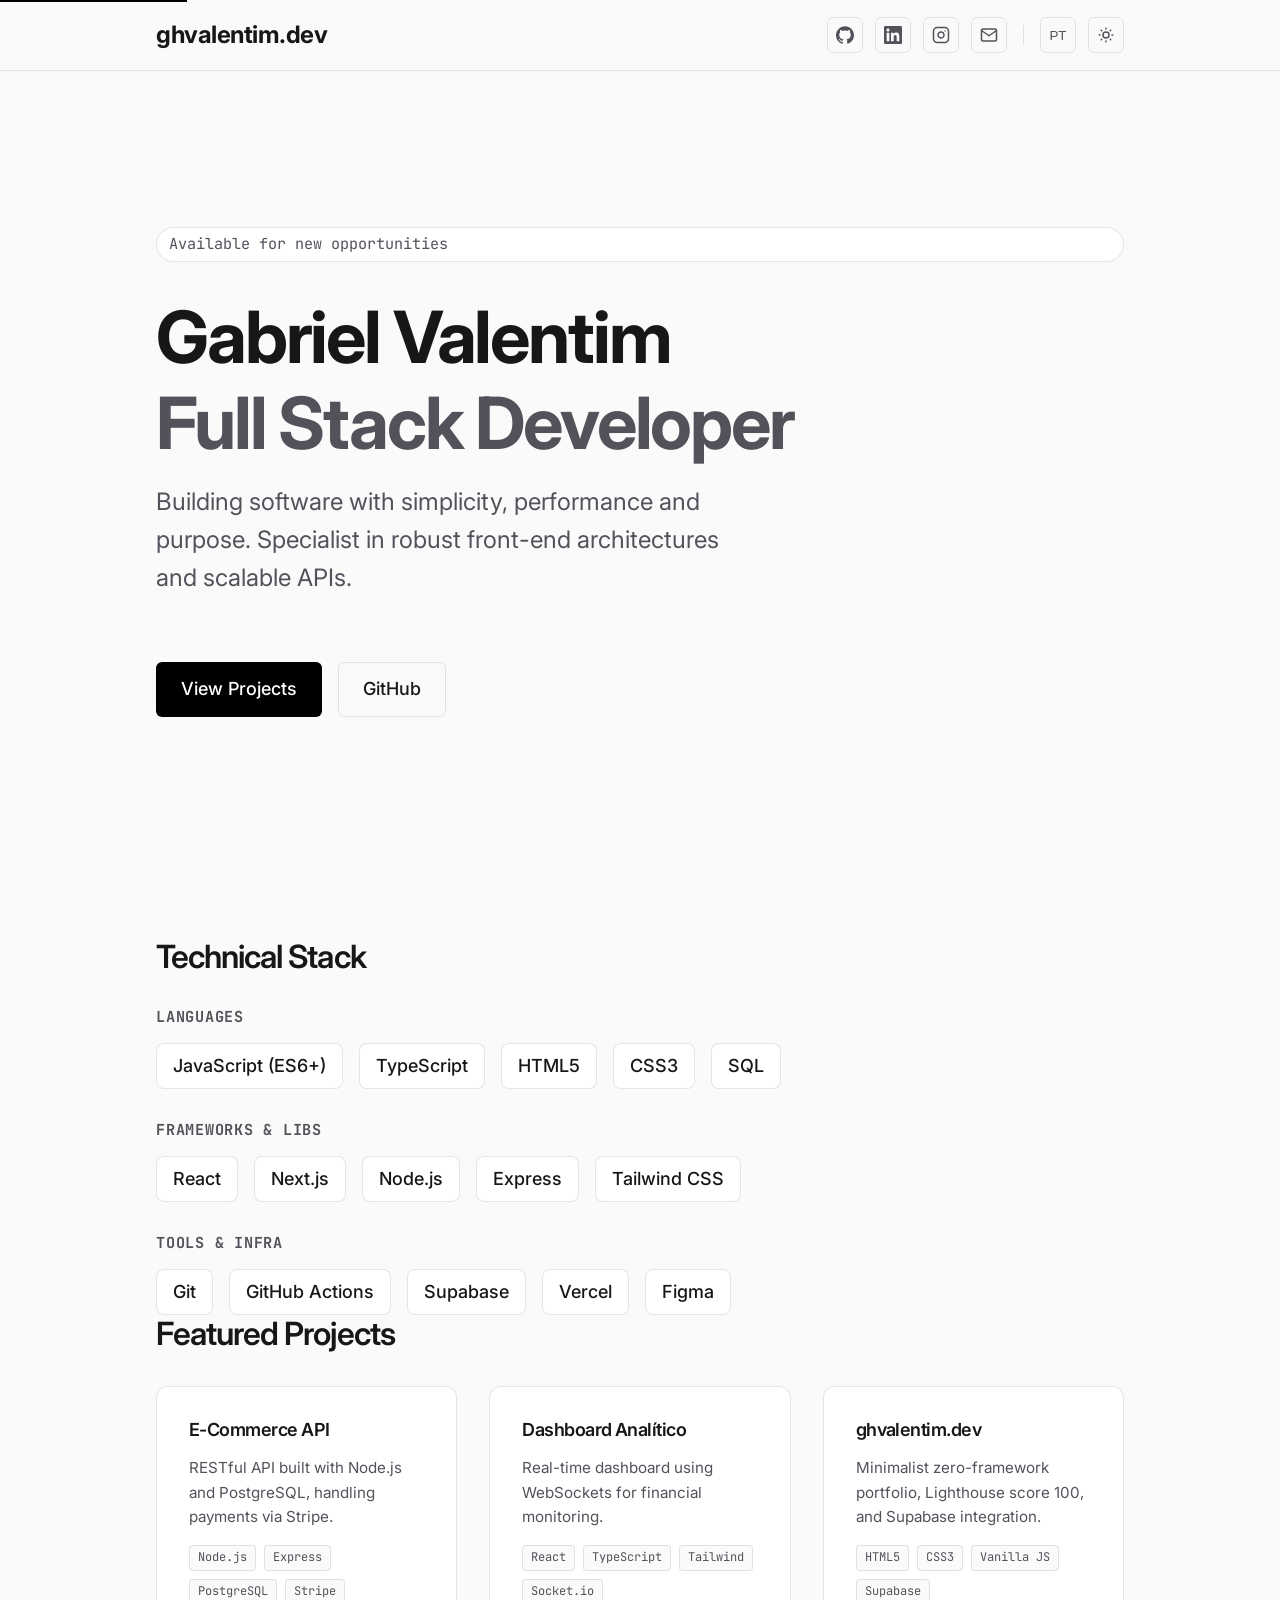
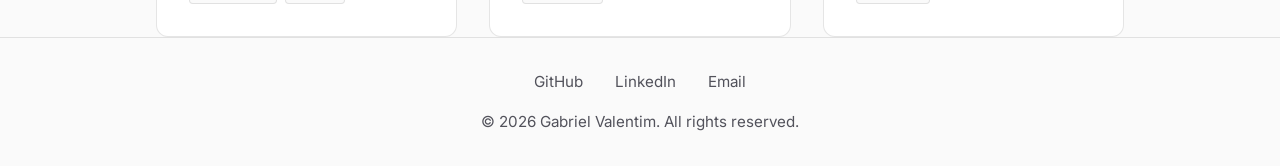
==== commit 05317825: "10-07" ====
--- a/docs/index.html
+++ b/docs/index.html
@@ -53,16 +53,16 @@
                 <a href="#" class="logo">ghvalentim.dev</a>
                 <div class="nav-controls">
                     <!-- Redes Sociais no Header -->
-                    <a href="https://github.com/ghvalentim" target="_blank" rel="noopener noreferrer" class="social-icon social-icon-svg" aria-label="GitHub">
+                    <a href="https://github.com/ghvalentim" target="_blank" rel="noopener noreferrer" class="icon-btn" aria-label="GitHub">
                         <svg class="svg-fill" viewBox="0 0 24 24"><path d="M12 .297c-6.63 0-12 5.373-12 12 0 5.303 3.438 9.8 8.205 11.385.6.113.82-.258.82-.577 0-.285-.01-1.04-.015-2.04-3.338.724-4.042-1.61-4.042-1.61C4.422 18.07 3.633 17.7 3.633 17.7c-1.087-.744.084-.729.084-.729 1.205.084 1.838 1.236 1.838 1.236 1.07 1.835 2.809 1.305 3.495.998.108-.776.417-1.305.76-1.605-2.665-.3-5.466-1.332-5.466-5.93 0-1.31.465-2.38 1.235-3.22-.135-.303-.54-1.523.105-3.176 0 0 1.005-.322 3.3 1.23.96-.267 1.98-.399 3-.405 1.02.006 2.04.138 3 .405 2.28-1.552 3.285-1.23 3.285-1.23.645 1.653.24 2.873.12 3.176.765.84 1.23 1.91 1.23 3.22 0 4.61-2.805 5.625-5.475 5.92.42.36.81 1.096.81 2.22 0 1.606-.015 2.896-.015 3.286 0 .315.21.69.825.57C20.565 22.092 24 17.592 24 12.297c0-6.627-5.373-12-12-12"/></svg>
                     </a>
-                    <a href="https://linkedin.com/in/ghvalentim" target="_blank" rel="noopener noreferrer" class="social-icon social-icon-svg" aria-label="LinkedIn">
+                    <a href="https://linkedin.com/in/ghvalentim" target="_blank" rel="noopener noreferrer" class="icon-btn" aria-label="LinkedIn">
                         <svg class="svg-fill" viewBox="0 0 24 24"><path d="M20.447 20.452h-3.554v-5.569c0-1.328-.027-3.037-1.852-3.037-1.853 0-2.136 1.445-2.136 2.939v5.667H9.351V9h3.414v1.561h.046c.477-.9 1.637-1.85 3.37-1.85 3.601 0 4.267 2.37 4.267 5.455v6.286zM5.337 7.433c-1.144 0-2.063-.926-2.063-2.065 0-1.138.92-2.063 2.063-2.063 1.14 0 2.064.925 2.064 2.063 0 1.139-.925 2.065-2.064 2.065zm1.782 13.019H3.555V9h3.564v11.452zM22.225 0H1.771C.792 0 0 .774 0 1.729v20.542C0 23.227.792 24 1.771 24h20.451C23.2 24 24 23.227 24 22.271V1.729C24 .774 23.2 0 22.222 0h.003z"/></svg>
                     </a>
-                    <a href="https://instagram.com/ghvalentim" target="_blank" rel="noopener noreferrer" class="social-icon social-icon-svg stroke-icon" aria-label="Instagram">
+                    <a href="https://instagram.com/ghvalentim" target="_blank" rel="noopener noreferrer" class="icon-btn" aria-label="Instagram">
                         <svg class="svg-stroke" viewBox="0 0 24 24"><rect x="2" y="2" width="20" height="20" rx="5" ry="5"></rect><path d="M16 11.37A4 4 0 1 1 12.63 8 4 4 0 0 1 16 11.37z"></path><line x1="17.5" y1="6.5" x2="17.51" y2="6.5"></line></svg>
                     </a>
-                    <a href="mailto:contato@ghvalentim.dev" class="social-icon social-icon-svg stroke-icon" aria-label="Email">
+                    <a href="mailto:contato@ghvalentim.dev" class="icon-btn" aria-label="Email">
                         <svg class="svg-stroke" viewBox="0 0 24 24"><path d="M4 4h16c1.1 0 2 .9 2 2v12c0 1.1-.9 2-2 2H4c-1.1 0-2-.9-2-2V6c0-1.1.9-2 2-2z"></path><polyline points="22,6 12,13 2,6"></polyline></svg>
                     </a>
 
--- a/docs/assets/css/style.css
+++ b/docs/assets/css/style.css
@@ -101,7 +101,7 @@
         }
 
         section {
-            padding: var(--space-xl) 0;
+            padding: clamp(4rem, 10vw, 8rem) 0; 
         }
 
         /* 5. Header & Navegação */
@@ -132,59 +132,57 @@
         }
 
         .nav-controls {
-            display: flex;
-            gap: var(--space-sm);
-            align-items: center;
-        }
+    display: flex;
+    gap: 0.75rem; /* Respiro entre os ícones */
+    align-items: center;
+}
 
         .icon-btn {
-            background: transparent;
-            border: 1px solid var(--border-color);
-            color: var(--text-primary);
-            width: 36px;
-            height: 36px;
-            border-radius: 6px;
-            cursor: pointer;
-            display: flex;
-            align-items: center;
-            justify-content: center;
-            transition: all var(--transition-fast);
-            font-family: var(--font-mono);
-            font-size: 12px;
-            text-transform: uppercase;
-        }
+    background: transparent;
+    border: 1px solid var(--border-color, rgba(255,255,255,0.1));
+    color: var(--text-secondary, #a1a1aa);
+    width: 36px;
+    height: 36px;
+    border-radius: 6px;
+    cursor: pointer;
+    display: flex;
+    align-items: center;
+    justify-content: center;
+    transition: all 0.2s ease;
+}
 
         .icon-btn:hover {
-            background: var(--surface-hover);
-            border-color: var(--text-secondary);
-        }
-
-        .icon-btn svg {
-            width: 18px;
-            height: 18px;
-        }
+    color: var(--text-primary, #ededed);
+    background: var(--surface-hover, #1a1a1a);
+    border-color: var(--text-secondary, #a1a1aa);
+}
+
+       .icon-btn svg {
+    width: 18px !important;
+    height: 18px !important;
+}
 
         /* --- CLASSES UTILITÁRIAS PARA SVGs --- */
-        .svg-fill {
-            fill: currentColor;
-            stroke: none;
-        }
-
-        .svg-stroke {
-            fill: none;
-            stroke: currentColor;
-            stroke-width: 2;
-            stroke-linecap: round;
-            stroke-linejoin: round;
-        }
+       .svg-fill {
+    fill: currentColor !important;
+    stroke: none !important;
+}
+
+.svg-stroke {
+    fill: none !important;
+    stroke: currentColor !important;
+    stroke-width: 2 !important;
+    stroke-linecap: round !important;
+    stroke-linejoin: round !important;
+}
 
         /* Divisor visual elegante no header */
         .nav-divider {
-            width: 1px;
-            height: 24px;
-            background-color: var(--border-color);
-            margin: 0 var(--space-xs);
-        }
+    width: 1px;
+    height: 20px;
+    background-color: var(--border-color, rgba(255,255,255,0.1));
+    margin: 0 0.25rem;
+}
 
         /* 6. Typography H1, H2, P */
         h1, h2, h3 {
@@ -204,8 +202,8 @@
 
         /* 7. Section: Hero */
         #hero {
-            padding-top: calc(70px + var(--space-xl));
-            min-height: 80vh;
+            padding-top: calc(70px + clamp(2rem, 5vw, 4rem));
+            min-height: 90vh;
             display: flex;
             flex-direction: column;
             justify-content: center;
@@ -332,10 +330,6 @@
 
         /* 8. Section: Grid de Projetos */
 
-        #projects {
-            padding-top: var(--space-xl);
-            margin-bottom: var(--space-xl);
-        }
         .grid-projects {
             display: grid;
             grid-template-columns: repeat(auto-fit, minmax(300px, 1fr));
@@ -390,10 +384,6 @@
 
         /* 9. Section: Skills */
 
-        #skills {
-            padding-top: var(--space-xl);
-            margin-bottom: var(--space-xl);
-        }
         .skills-container {
             display: flex;
             flex-direction: column;
